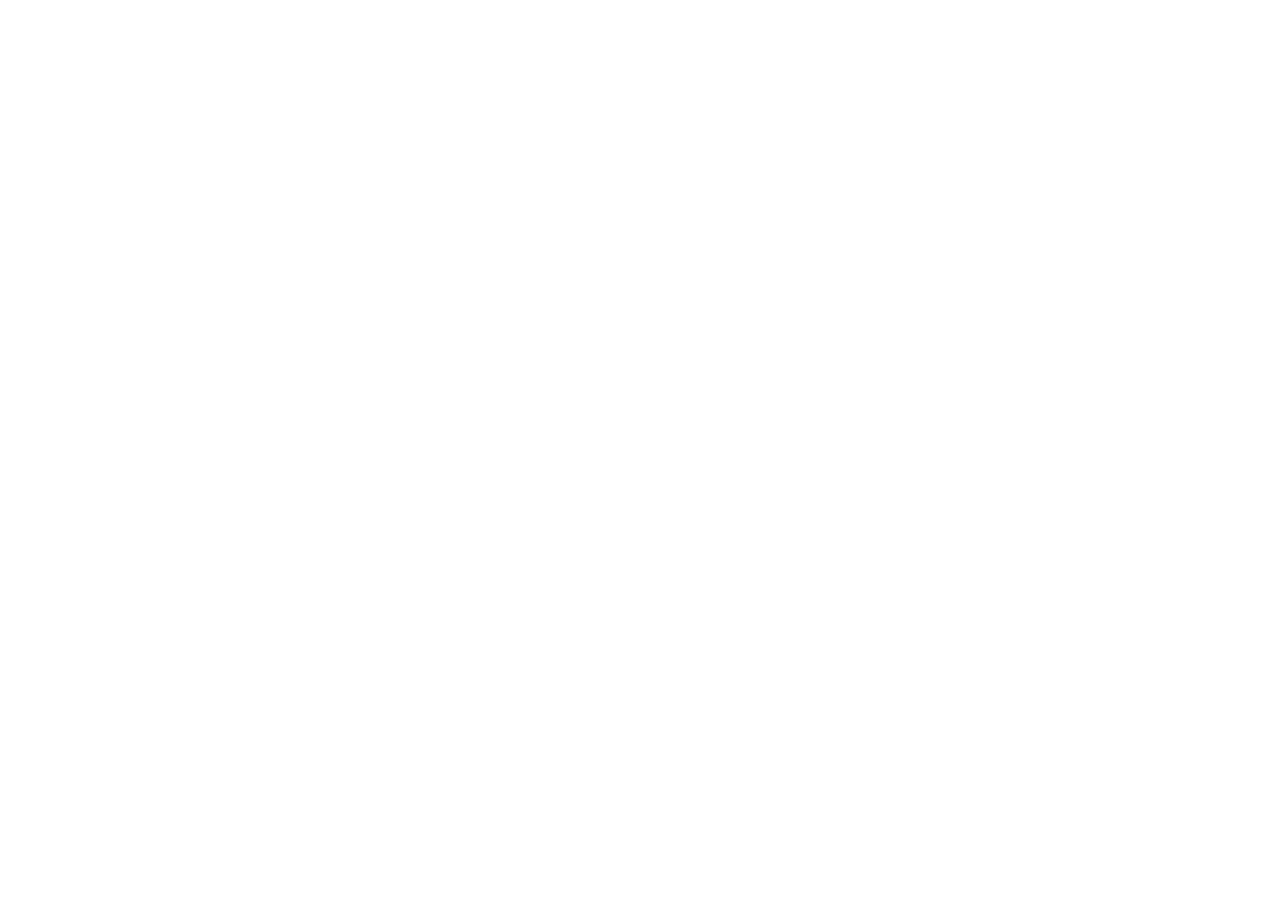
==== index.html @ 53ff22f4 "大事件初始化" ====
<!DOCTYPE html>
<html lang="zh-CN">
<head>
    <meta charset="UTF-8">
    <meta name="viewport" content="width=device-width, initial-scale=1.0">
    <title>Document</title>
</head>
<body>
    
</body>
</html>
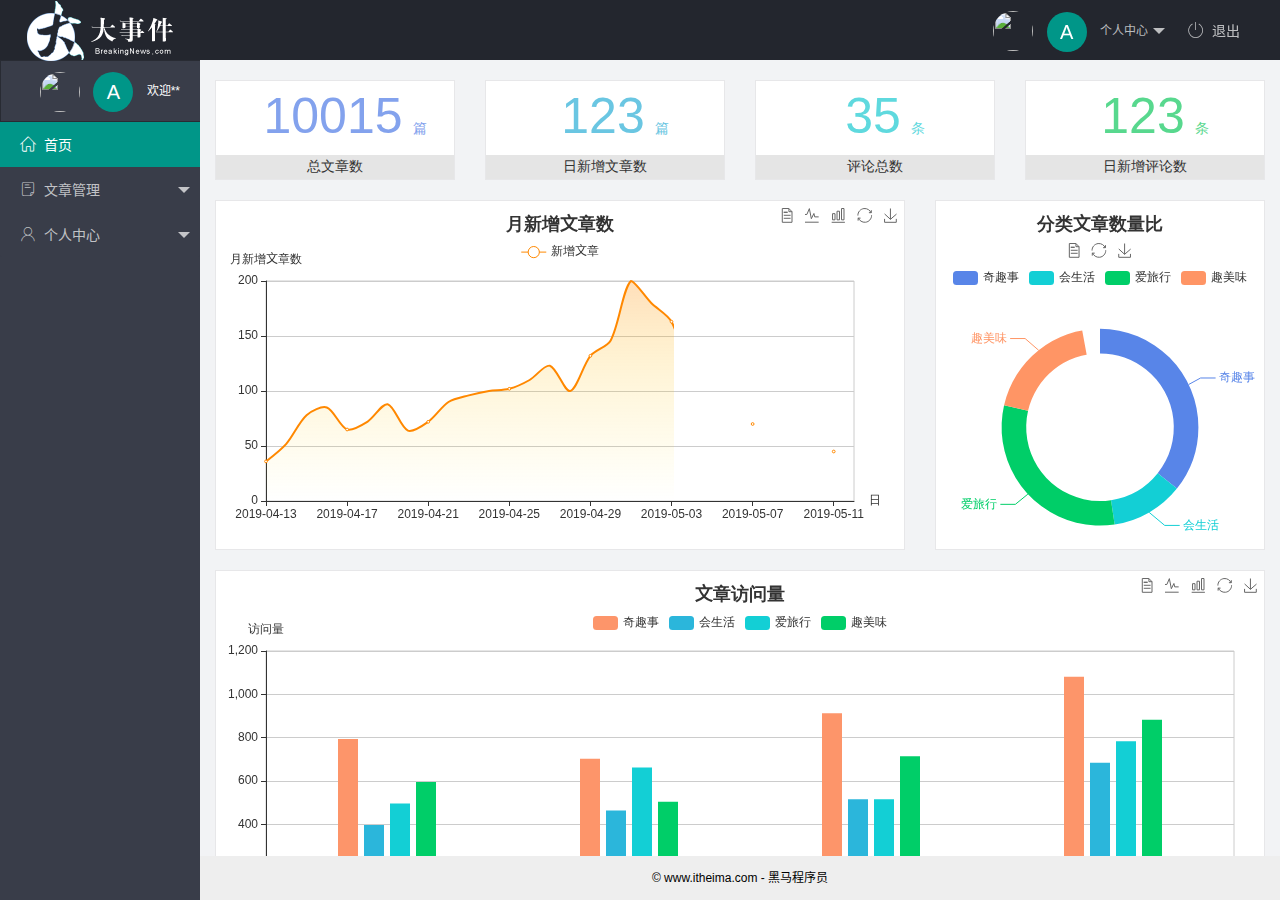
==== commit 32fa6da9: "完成了主页功能的开发" ====
--- a/index.html
+++ b/index.html
@@ -1,11 +1,92 @@
 <!DOCTYPE html>
 <html lang="zh-CN">
+
 <head>
     <meta charset="UTF-8">
     <meta name="viewport" content="width=device-width, initial-scale=1.0">
-    <title>Document</title>
+    <title>后台主页</title>
+    <!-- 导入layui的样式 -->
+    <link rel="stylesheet" href="./assets/lib/layui/css/layui.css">
+    <!-- 导入字体图标样式表 -->
+    <link rel="stylesheet" href="./assets/fonts/iconfont.css">
+    <!-- 导入自己的样式表  -->
+    <link rel="stylesheet" href="./assets/css/index.css">
 </head>
-<body>
-    
+
+<body class="layui-layout-body">
+    <div class="layui-layout layui-layout-admin">
+        <div class="layui-header">
+            <div class="layui-logo">
+                <img src="./assets/images/logo.png" alt="">
+            </div>
+            <!-- 头部区域（可配合layui已有的水平导航） -->
+            <ul class="layui-nav layui-layout-right">
+                <li class="layui-nav-item">
+                    <a href="javascript:;" class="userinfo">
+                        <img src="http://t.cn/RCzsdCq" class="layui-nav-img">
+                        <span class="text-avatar">A</span>
+                        个人中心
+                    </a>
+                    <dl class="layui-nav-child">
+                        <dd><a href="">基本资料</a></dd>
+                        <dd><a href="">更换头像</a></dd>
+                        <dd><a href="">重置密码</a></dd>
+                    </dl>
+                </li>
+                <li class="layui-nav-item"><a href="javascript:;" id="btnLogout"><span class="iconfont icon-tuichu"></span>退出</a></li>
+            </ul>
+        </div>
+
+        <div class="layui-side layui-bg-black">
+            <div class="layui-side-scroll">
+                <div class="userinfo">
+                    <img src="http://t.cn/RCzsdCq" class="layui-nav-img">
+                    <span class="text-avatar">A</span>
+                    <span id="welcome">欢迎**</span>
+                </div>
+                <!-- 左侧导航区域（可配合layui已有的垂直导航） -->
+                <ul class="layui-nav layui-nav-tree" lay-shrink="all">
+                    <li class="layui-nav-item layui-this"><a href="/home/dashboard.html" target="fm"><span
+                                class="iconfont icon-home"></span>首页</a></li>
+                    <li class="layui-nav-item">
+                        <a class="" href="javascript:;"><span class="iconfont icon-16"></span>文章管理</a>
+                        <dl class="layui-nav-child">
+                            <dd><a href="javascript:;"><i class="layui-icon layui-icon-app"></i>文章类别</a></dd>
+                            <dd><a href="javascript:;"><i class="layui-icon layui-icon-app"></i>文章列表</a></dd>
+                            <dd><a href="javascript:;"><i class="layui-icon layui-icon-app"></i>发布文章 </a></dd>
+                        </dl>
+                    </li>
+                    <li class="layui-nav-item">
+                        <a href="javascript:;"><span class="iconfont icon-user"></span>个人中心</a>
+                        <dl class="layui-nav-child">
+                            <dd><a href="javascript:;"><i class="layui-icon layui-icon-app"></i>基本资料</a></dd>
+                            <dd><a href="javascript:;"><i class="layui-icon layui-icon-app"></i>更换头像</a></dd>
+                            <dd><a href="javascript:;"><i class="layui-icon layui-icon-app"></i>重置密码</a></dd>
+                        </dl>
+                    </li>
+
+                </ul>
+            </div>
+        </div>
+
+        <div class="layui-body">
+            <!-- 内容主体区域 -->
+            <iframe name="fm" src="/home/dashboard.html" frameborder="0"></iframe>
+        </div>
+
+        <div class="layui-footer">
+            <!-- 底部固定区域 -->
+            © www.itheima.com - 黑马程序员
+        </div>
+    </div>
+    <!-- 导入layui的js文件 -->
+    <script src="./assets/lib/layui/layui.all.js"></script>
+    <!-- 导入jQuery -->
+    <script src="./assets/lib/jquery.js"></script>
+    <!-- 导入 自己封装的baseAPI文件 -->
+    <script src="./assets/js/baseAPI.js"></script>
+    <!-- 导入自己的js样式 -->
+    <script src="./assets/js/index.js"></script>
 </body>
+
 </html>--- a/assets/lib/layui/css/layui.css
+++ b/assets/lib/layui/css/layui.css
@@ -0,0 +1,2 @@
+/** layui-v2.5.5 MIT License By https://www.layui.com */
+ .layui-inline,img{display:inline-block;vertical-align:middle}h1,h2,h3,h4,h5,h6{font-weight:400}.layui-edge,.layui-header,.layui-inline,.layui-main{position:relative}.layui-body,.layui-edge,.layui-elip{overflow:hidden}.layui-btn,.layui-edge,.layui-inline,img{vertical-align:middle}.layui-btn,.layui-disabled,.layui-icon,.layui-unselect{-moz-user-select:none;-webkit-user-select:none;-ms-user-select:none}.layui-elip,.layui-form-checkbox span,.layui-form-pane .layui-form-label{text-overflow:ellipsis;white-space:nowrap}.layui-breadcrumb,.layui-tree-btnGroup{visibility:hidden}blockquote,body,button,dd,div,dl,dt,form,h1,h2,h3,h4,h5,h6,input,li,ol,p,pre,td,textarea,th,ul{margin:0;padding:0;-webkit-tap-highlight-color:rgba(0,0,0,0)}a:active,a:hover{outline:0}img{border:none}li{list-style:none}table{border-collapse:collapse;border-spacing:0}h4,h5,h6{font-size:100%}button,input,optgroup,option,select,textarea{font-family:inherit;font-size:inherit;font-style:inherit;font-weight:inherit;outline:0}pre{white-space:pre-wrap;white-space:-moz-pre-wrap;white-space:-pre-wrap;white-space:-o-pre-wrap;word-wrap:break-word}body{line-height:24px;font:14px Helvetica Neue,Helvetica,PingFang SC,Tahoma,Arial,sans-serif}hr{height:1px;margin:10px 0;border:0;clear:both}a{color:#333;text-decoration:none}a:hover{color:#777}a cite{font-style:normal;*cursor:pointer}.layui-border-box,.layui-border-box *{box-sizing:border-box}.layui-box,.layui-box *{box-sizing:content-box}.layui-clear{clear:both;*zoom:1}.layui-clear:after{content:'\20';clear:both;*zoom:1;display:block;height:0}.layui-inline{*display:inline;*zoom:1}.layui-edge{display:inline-block;width:0;height:0;border-width:6px;border-style:dashed;border-color:transparent}.layui-edge-top{top:-4px;border-bottom-color:#999;border-bottom-style:solid}.layui-edge-right{border-left-color:#999;border-left-style:solid}.layui-edge-bottom{top:2px;border-top-color:#999;border-top-style:solid}.layui-edge-left{border-right-color:#999;border-right-style:solid}.layui-disabled,.layui-disabled:hover{color:#d2d2d2!important;cursor:not-allowed!important}.layui-circle{border-radius:100%}.layui-show{display:block!important}.layui-hide{display:none!important}@font-face{font-family:layui-icon;src:url(../font/iconfont.eot?v=250);src:url(../font/iconfont.eot?v=250#iefix) format('embedded-opentype'),url(../font/iconfont.woff2?v=250) format('woff2'),url(../font/iconfont.woff?v=250) format('woff'),url(../font/iconfont.ttf?v=250) format('truetype'),url(../font/iconfont.svg?v=250#layui-icon) format('svg')}.layui-icon{font-family:layui-icon!important;font-size:16px;font-style:normal;-webkit-font-smoothing:antialiased;-moz-osx-font-smoothing:grayscale}.layui-icon-reply-fill:before{content:"\e611"}.layui-icon-set-fill:before{content:"\e614"}.layui-icon-menu-fill:before{content:"\e60f"}.layui-icon-search:before{content:"\e615"}.layui-icon-share:before{content:"\e641"}.layui-icon-set-sm:before{content:"\e620"}.layui-icon-engine:before{content:"\e628"}.layui-icon-close:before{content:"\1006"}.layui-icon-close-fill:before{content:"\1007"}.layui-icon-chart-screen:before{content:"\e629"}.layui-icon-star:before{content:"\e600"}.layui-icon-circle-dot:before{content:"\e617"}.layui-icon-chat:before{content:"\e606"}.layui-icon-release:before{content:"\e609"}.layui-icon-list:before{content:"\e60a"}.layui-icon-chart:before{content:"\e62c"}.layui-icon-ok-circle:before{content:"\1005"}.layui-icon-layim-theme:before{content:"\e61b"}.layui-icon-table:before{content:"\e62d"}.layui-icon-right:before{content:"\e602"}.layui-icon-left:before{content:"\e603"}.layui-icon-cart-simple:before{content:"\e698"}.layui-icon-face-cry:before{content:"\e69c"}.layui-icon-face-smile:before{content:"\e6af"}.layui-icon-survey:before{content:"\e6b2"}.layui-icon-tree:before{content:"\e62e"}.layui-icon-upload-circle:before{content:"\e62f"}.layui-icon-add-circle:before{content:"\e61f"}.layui-icon-download-circle:before{content:"\e601"}.layui-icon-templeate-1:before{content:"\e630"}.layui-icon-util:before{content:"\e631"}.layui-icon-face-surprised:before{content:"\e664"}.layui-icon-edit:before{content:"\e642"}.layui-icon-speaker:before{content:"\e645"}.layui-icon-down:before{content:"\e61a"}.layui-icon-file:before{content:"\e621"}.layui-icon-layouts:before{content:"\e632"}.layui-icon-rate-half:before{content:"\e6c9"}.layui-icon-add-circle-fine:before{content:"\e608"}.layui-icon-prev-circle:before{content:"\e633"}.layui-icon-read:before{content:"\e705"}.layui-icon-404:before{content:"\e61c"}.layui-icon-carousel:before{content:"\e634"}.layui-icon-help:before{content:"\e607"}.layui-icon-code-circle:before{content:"\e635"}.layui-icon-water:before{content:"\e636"}.layui-icon-username:before{content:"\e66f"}.layui-icon-find-fill:before{content:"\e670"}.layui-icon-about:before{content:"\e60b"}.layui-icon-location:before{content:"\e715"}.layui-icon-up:before{content:"\e619"}.layui-icon-pause:before{content:"\e651"}.layui-icon-date:before{content:"\e637"}.layui-icon-layim-uploadfile:before{content:"\e61d"}.layui-icon-delete:before{content:"\e640"}.layui-icon-play:before{content:"\e652"}.layui-icon-top:before{content:"\e604"}.layui-icon-friends:before{content:"\e612"}.layui-icon-refresh-3:before{content:"\e9aa"}.layui-icon-ok:before{content:"\e605"}.layui-icon-layer:before{content:"\e638"}.layui-icon-face-smile-fine:before{content:"\e60c"}.layui-icon-dollar:before{content:"\e659"}.layui-icon-group:before{content:"\e613"}.layui-icon-layim-download:before{content:"\e61e"}.layui-icon-picture-fine:before{content:"\e60d"}.layui-icon-link:before{content:"\e64c"}.layui-icon-diamond:before{content:"\e735"}.layui-icon-log:before{content:"\e60e"}.layui-icon-rate-solid:before{content:"\e67a"}.layui-icon-fonts-del:before{content:"\e64f"}.layui-icon-unlink:before{content:"\e64d"}.layui-icon-fonts-clear:before{content:"\e639"}.layui-icon-triangle-r:before{content:"\e623"}.layui-icon-circle:before{content:"\e63f"}.layui-icon-radio:before{content:"\e643"}.layui-icon-align-center:before{content:"\e647"}.layui-icon-align-right:before{content:"\e648"}.layui-icon-align-left:before{content:"\e649"}.layui-icon-loading-1:before{content:"\e63e"}.layui-icon-return:before{content:"\e65c"}.layui-icon-fonts-strong:before{content:"\e62b"}.layui-icon-upload:before{content:"\e67c"}.layui-icon-dialogue:before{content:"\e63a"}.layui-icon-video:before{content:"\e6ed"}.layui-icon-headset:before{content:"\e6fc"}.layui-icon-cellphone-fine:before{content:"\e63b"}.layui-icon-add-1:before{content:"\e654"}.layui-icon-face-smile-b:before{content:"\e650"}.layui-icon-fonts-html:before{content:"\e64b"}.layui-icon-form:before{content:"\e63c"}.layui-icon-cart:before{content:"\e657"}.layui-icon-camera-fill:before{content:"\e65d"}.layui-icon-tabs:before{content:"\e62a"}.layui-icon-fonts-code:before{content:"\e64e"}.layui-icon-fire:before{content:"\e756"}.layui-icon-set:before{content:"\e716"}.layui-icon-fonts-u:before{content:"\e646"}.layui-icon-triangle-d:before{content:"\e625"}.layui-icon-tips:before{content:"\e702"}.layui-icon-picture:before{content:"\e64a"}.layui-icon-more-vertical:before{content:"\e671"}.layui-icon-flag:before{content:"\e66c"}.layui-icon-loading:before{content:"\e63d"}.layui-icon-fonts-i:before{content:"\e644"}.layui-icon-refresh-1:before{content:"\e666"}.layui-icon-rmb:before{content:"\e65e"}.layui-icon-home:before{content:"\e68e"}.layui-icon-user:before{content:"\e770"}.layui-icon-notice:before{content:"\e667"}.layui-icon-login-weibo:before{content:"\e675"}.layui-icon-voice:before{content:"\e688"}.layui-icon-upload-drag:before{content:"\e681"}.layui-icon-login-qq:before{content:"\e676"}.layui-icon-snowflake:before{content:"\e6b1"}.layui-icon-file-b:before{content:"\e655"}.layui-icon-template:before{content:"\e663"}.layui-icon-auz:before{content:"\e672"}.layui-icon-console:before{content:"\e665"}.layui-icon-app:before{content:"\e653"}.layui-icon-prev:before{content:"\e65a"}.layui-icon-website:before{content:"\e7ae"}.layui-icon-next:before{content:"\e65b"}.layui-icon-component:before{content:"\e857"}.layui-icon-more:before{content:"\e65f"}.layui-icon-login-wechat:before{content:"\e677"}.layui-icon-shrink-right:before{content:"\e668"}.layui-icon-spread-left:before{content:"\e66b"}.layui-icon-camera:before{content:"\e660"}.layui-icon-note:before{content:"\e66e"}.layui-icon-refresh:before{content:"\e669"}.layui-icon-female:before{content:"\e661"}.layui-icon-male:before{content:"\e662"}.layui-icon-password:before{content:"\e673"}.layui-icon-senior:before{content:"\e674"}.layui-icon-theme:before{content:"\e66a"}.layui-icon-tread:before{content:"\e6c5"}.layui-icon-praise:before{content:"\e6c6"}.layui-icon-star-fill:before{content:"\e658"}.layui-icon-rate:before{content:"\e67b"}.layui-icon-template-1:before{content:"\e656"}.layui-icon-vercode:before{content:"\e679"}.layui-icon-cellphone:before{content:"\e678"}.layui-icon-screen-full:before{content:"\e622"}.layui-icon-screen-restore:before{content:"\e758"}.layui-icon-cols:before{content:"\e610"}.layui-icon-export:before{content:"\e67d"}.layui-icon-print:before{content:"\e66d"}.layui-icon-slider:before{content:"\e714"}.layui-icon-addition:before{content:"\e624"}.layui-icon-subtraction:before{content:"\e67e"}.layui-icon-service:before{content:"\e626"}.layui-icon-transfer:before{content:"\e691"}.layui-main{width:1140px;margin:0 auto}.layui-header{z-index:1000;height:60px}.layui-header a:hover{transition:all .5s;-webkit-transition:all .5s}.layui-side{position:fixed;left:0;top:0;bottom:0;z-index:999;width:200px;overflow-x:hidden}.layui-side-scroll{position:relative;width:220px;height:100%;overflow-x:hidden}.layui-body{position:absolute;left:200px;right:0;top:0;bottom:0;z-index:998;width:auto;overflow-y:auto;box-sizing:border-box}.layui-layout-body{overflow:hidden}.layui-layout-admin .layui-header{background-color:#23262E}.layui-layout-admin .layui-side{top:60px;width:200px;overflow-x:hidden}.layui-layout-admin .layui-body{position:fixed;top:60px;bottom:44px}.layui-layout-admin .layui-main{width:auto;margin:0 15px}.layui-layout-admin .layui-footer{position:fixed;left:200px;right:0;bottom:0;height:44px;line-height:44px;padding:0 15px;background-color:#eee}.layui-layout-admin .layui-logo{position:absolute;left:0;top:0;width:200px;height:100%;line-height:60px;text-align:center;color:#009688;font-size:16px}.layui-layout-admin .layui-header .layui-nav{background:0 0}.layui-layout-left{position:absolute!important;left:200px;top:0}.layui-layout-right{position:absolute!important;right:0;top:0}.layui-container{position:relative;margin:0 auto;padding:0 15px;box-sizing:border-box}.layui-fluid{position:relative;margin:0 auto;padding:0 15px}.layui-row:after,.layui-row:before{content:'';display:block;clear:both}.layui-col-lg1,.layui-col-lg10,.layui-col-lg11,.layui-col-lg12,.layui-col-lg2,.layui-col-lg3,.layui-col-lg4,.layui-col-lg5,.layui-col-lg6,.layui-col-lg7,.layui-col-lg8,.layui-col-lg9,.layui-col-md1,.layui-col-md10,.layui-col-md11,.layui-col-md12,.layui-col-md2,.layui-col-md3,.layui-col-md4,.layui-col-md5,.layui-col-md6,.layui-col-md7,.layui-col-md8,.layui-col-md9,.layui-col-sm1,.layui-col-sm10,.layui-col-sm11,.layui-col-sm12,.layui-col-sm2,.layui-col-sm3,.layui-col-sm4,.layui-col-sm5,.layui-col-sm6,.layui-col-sm7,.layui-col-sm8,.layui-col-sm9,.layui-col-xs1,.layui-col-xs10,.layui-col-xs11,.layui-col-xs12,.layui-col-xs2,.layui-col-xs3,.layui-col-xs4,.layui-col-xs5,.layui-col-xs6,.layui-col-xs7,.layui-col-xs8,.layui-col-xs9{position:relative;display:block;box-sizing:border-box}.layui-col-xs1,.layui-col-xs10,.layui-col-xs11,.layui-col-xs12,.layui-col-xs2,.layui-col-xs3,.layui-col-xs4,.layui-col-xs5,.layui-col-xs6,.layui-col-xs7,.layui-col-xs8,.layui-col-xs9{float:left}.layui-col-xs1{width:8.33333333%}.layui-col-xs2{width:16.66666667%}.layui-col-xs3{width:25%}.layui-col-xs4{width:33.33333333%}.layui-col-xs5{width:41.66666667%}.layui-col-xs6{width:50%}.layui-col-xs7{width:58.33333333%}.layui-col-xs8{width:66.66666667%}.layui-col-xs9{width:75%}.layui-col-xs10{width:83.33333333%}.layui-col-xs11{width:91.66666667%}.layui-col-xs12{width:100%}.layui-col-xs-offset1{margin-left:8.33333333%}.layui-col-xs-offset2{margin-left:16.66666667%}.layui-col-xs-offset3{margin-left:25%}.layui-col-xs-offset4{margin-left:33.33333333%}.layui-col-xs-offset5{margin-left:41.66666667%}.layui-col-xs-offset6{margin-left:50%}.layui-col-xs-offset7{margin-left:58.33333333%}.layui-col-xs-offset8{margin-left:66.66666667%}.layui-col-xs-offset9{margin-left:75%}.layui-col-xs-offset10{margin-left:83.33333333%}.layui-col-xs-offset11{margin-left:91.66666667%}.layui-col-xs-offset12{margin-left:100%}@media screen and (max-width:768px){.layui-hide-xs{display:none!important}.layui-show-xs-block{display:block!important}.layui-show-xs-inline{display:inline!important}.layui-show-xs-inline-block{display:inline-block!important}}@media screen and (min-width:768px){.layui-container{width:750px}.layui-hide-sm{display:none!important}.layui-show-sm-block{display:block!important}.layui-show-sm-inline{display:inline!important}.layui-show-sm-inline-block{display:inline-block!important}.layui-col-sm1,.layui-col-sm10,.layui-col-sm11,.layui-col-sm12,.layui-col-sm2,.layui-col-sm3,.layui-col-sm4,.layui-col-sm5,.layui-col-sm6,.layui-col-sm7,.layui-col-sm8,.layui-col-sm9{float:left}.layui-col-sm1{width:8.33333333%}.layui-col-sm2{width:16.66666667%}.layui-col-sm3{width:25%}.layui-col-sm4{width:33.33333333%}.layui-col-sm5{width:41.66666667%}.layui-col-sm6{width:50%}.layui-col-sm7{width:58.33333333%}.layui-col-sm8{width:66.66666667%}.layui-col-sm9{width:75%}.layui-col-sm10{width:83.33333333%}.layui-col-sm11{width:91.66666667%}.layui-col-sm12{width:100%}.layui-col-sm-offset1{margin-left:8.33333333%}.layui-col-sm-offset2{margin-left:16.66666667%}.layui-col-sm-offset3{margin-left:25%}.layui-col-sm-offset4{margin-left:33.33333333%}.layui-col-sm-offset5{margin-left:41.66666667%}.layui-col-sm-offset6{margin-left:50%}.layui-col-sm-offset7{margin-left:58.33333333%}.layui-col-sm-offset8{margin-left:66.66666667%}.layui-col-sm-offset9{margin-left:75%}.layui-col-sm-offset10{margin-left:83.33333333%}.layui-col-sm-offset11{margin-left:91.66666667%}.layui-col-sm-offset12{margin-left:100%}}@media screen and (min-width:992px){.layui-container{width:970px}.layui-hide-md{display:none!important}.layui-show-md-block{display:block!important}.layui-show-md-inline{display:inline!important}.layui-show-md-inline-block{display:inline-block!important}.layui-col-md1,.layui-col-md10,.layui-col-md11,.layui-col-md12,.layui-col-md2,.layui-col-md3,.layui-col-md4,.layui-col-md5,.layui-col-md6,.layui-col-md7,.layui-col-md8,.layui-col-md9{float:left}.layui-col-md1{width:8.33333333%}.layui-col-md2{width:16.66666667%}.layui-col-md3{width:25%}.layui-col-md4{width:33.33333333%}.layui-col-md5{width:41.66666667%}.layui-col-md6{width:50%}.layui-col-md7{width:58.33333333%}.layui-col-md8{width:66.66666667%}.layui-col-md9{width:75%}.layui-col-md10{width:83.33333333%}.layui-col-md11{width:91.66666667%}.layui-col-md12{width:100%}.layui-col-md-offset1{margin-left:8.33333333%}.layui-col-md-offset2{margin-left:16.66666667%}.layui-col-md-offset3{margin-left:25%}.layui-col-md-offset4{margin-left:33.33333333%}.layui-col-md-offset5{margin-left:41.66666667%}.layui-col-md-offset6{margin-left:50%}.layui-col-md-offset7{margin-left:58.33333333%}.layui-col-md-offset8{margin-left:66.66666667%}.layui-col-md-offset9{margin-left:75%}.layui-col-md-offset10{margin-left:83.33333333%}.layui-col-md-offset11{margin-left:91.66666667%}.layui-col-md-offset12{margin-left:100%}}@media screen and (min-width:1200px){.layui-container{width:1170px}.layui-hide-lg{display:none!important}.layui-show-lg-block{display:block!important}.layui-show-lg-inline{display:inline!important}.layui-show-lg-inline-block{display:inline-block!important}.layui-col-lg1,.layui-col-lg10,.layui-col-lg11,.layui-col-lg12,.layui-col-lg2,.layui-col-lg3,.layui-col-lg4,.layui-col-lg5,.layui-col-lg6,.layui-col-lg7,.layui-col-lg8,.layui-col-lg9{float:left}.layui-col-lg1{width:8.33333333%}.layui-col-lg2{width:16.66666667%}.layui-col-lg3{width:25%}.layui-col-lg4{width:33.33333333%}.layui-col-lg5{width:41.66666667%}.layui-col-lg6{width:50%}.layui-col-lg7{width:58.33333333%}.layui-col-lg8{width:66.66666667%}.layui-col-lg9{width:75%}.layui-col-lg10{width:83.33333333%}.layui-col-lg11{width:91.66666667%}.layui-col-lg12{width:100%}.layui-col-lg-offset1{margin-left:8.33333333%}.layui-col-lg-offset2{margin-left:16.66666667%}.layui-col-lg-offset3{margin-left:25%}.layui-col-lg-offset4{margin-left:33.33333333%}.layui-col-lg-offset5{margin-left:41.66666667%}.layui-col-lg-offset6{margin-left:50%}.layui-col-lg-offset7{margin-left:58.33333333%}.layui-col-lg-offset8{margin-left:66.66666667%}.layui-col-lg-offset9{margin-left:75%}.layui-col-lg-offset10{margin-left:83.33333333%}.layui-col-lg-offset11{margin-left:91.66666667%}.layui-col-lg-offset12{margin-left:100%}}.layui-col-space1{margin:-.5px}.layui-col-space1>*{padding:.5px}.layui-col-space3{margin:-1.5px}.layui-col-space3>*{padding:1.5px}.layui-col-space5{margin:-2.5px}.layui-col-space5>*{padding:2.5px}.layui-col-space8{margin:-3.5px}.layui-col-space8>*{padding:3.5px}.layui-col-space10{margin:-5px}.layui-col-space10>*{padding:5px}.layui-col-space12{margin:-6px}.layui-col-space12>*{padding:6px}.layui-col-space15{margin:-7.5px}.layui-col-space15>*{padding:7.5px}.layui-col-space18{margin:-9px}.layui-col-space18>*{padding:9px}.layui-col-space20{margin:-10px}.layui-col-space20>*{padding:10px}.layui-col-space22{margin:-11px}.layui-col-space22>*{padding:11px}.layui-col-space25{margin:-12.5px}.layui-col-space25>*{padding:12.5px}.layui-col-space30{margin:-15px}.layui-col-space30>*{padding:15px}.layui-btn,.layui-input,.layui-select,.layui-textarea,.layui-upload-button{outline:0;-webkit-appearance:none;transition:all .3s;-webkit-transition:all .3s;box-sizing:border-box}.layui-elem-quote{margin-bottom:10px;padding:15px;line-height:22px;border-left:5px solid #009688;border-radius:0 2px 2px 0;background-color:#f2f2f2}.layui-quote-nm{border-style:solid;border-width:1px 1px 1px 5px;background:0 0}.layui-elem-field{margin-bottom:10px;padding:0;border-width:1px;border-style:solid}.layui-elem-field legend{margin-left:20px;padding:0 10px;font-size:20px;font-weight:300}.layui-field-title{margin:10px 0 20px;border-width:1px 0 0}.layui-field-box{padding:10px 15px}.layui-field-title .layui-field-box{padding:10px 0}.layui-progress{position:relative;height:6px;border-radius:20px;background-color:#e2e2e2}.layui-progress-bar{position:absolute;left:0;top:0;width:0;max-width:100%;height:6px;border-radius:20px;text-align:right;background-color:#5FB878;transition:all .3s;-webkit-transition:all .3s}.layui-progress-big,.layui-progress-big .layui-progress-bar{height:18px;line-height:18px}.layui-progress-text{position:relative;top:-20px;line-height:18px;font-size:12px;color:#666}.layui-progress-big .layui-progress-text{position:static;padding:0 10px;color:#fff}.layui-collapse{border-width:1px;border-style:solid;border-radius:2px}.layui-colla-content,.layui-colla-item{border-top-width:1px;border-top-style:solid}.layui-colla-item:first-child{border-top:none}.layui-colla-title{position:relative;height:42px;line-height:42px;padding:0 15px 0 35px;color:#333;background-color:#f2f2f2;cursor:pointer;font-size:14px;overflow:hidden}.layui-colla-content{display:none;padding:10px 15px;line-height:22px;color:#666}.layui-colla-icon{position:absolute;left:15px;top:0;font-size:14px}.layui-card{margin-bottom:15px;border-radius:2px;background-color:#fff;box-shadow:0 1px 2px 0 rgba(0,0,0,.05)}.layui-card:last-child{margin-bottom:0}.layui-card-header{position:relative;height:42px;line-height:42px;padding:0 15px;border-bottom:1px solid #f6f6f6;color:#333;border-radius:2px 2px 0 0;font-size:14px}.layui-bg-black,.layui-bg-blue,.layui-bg-cyan,.layui-bg-green,.layui-bg-orange,.layui-bg-red{color:#fff!important}.layui-card-body{position:relative;padding:10px 15px;line-height:24px}.layui-card-body[pad15]{padding:15px}.layui-card-body[pad20]{padding:20px}.layui-card-body .layui-table{margin:5px 0}.layui-card .layui-tab{margin:0}.layui-panel-window{position:relative;padding:15px;border-radius:0;border-top:5px solid #E6E6E6;background-color:#fff}.layui-auxiliar-moving{position:fixed;left:0;right:0;top:0;bottom:0;width:100%;height:100%;background:0 0;z-index:9999999999}.layui-form-label,.layui-form-mid,.layui-form-select,.layui-input-block,.layui-input-inline,.layui-textarea{position:relative}.layui-bg-red{background-color:#FF5722!important}.layui-bg-orange{background-color:#FFB800!important}.layui-bg-green{background-color:#009688!important}.layui-bg-cyan{background-color:#2F4056!important}.layui-bg-blue{background-color:#1E9FFF!important}.layui-bg-black{background-color:#393D49!important}.layui-bg-gray{background-color:#eee!important;color:#666!important}.layui-badge-rim,.layui-colla-content,.layui-colla-item,.layui-collapse,.layui-elem-field,.layui-form-pane .layui-form-item[pane],.layui-form-pane .layui-form-label,.layui-input,.layui-layedit,.layui-layedit-tool,.layui-quote-nm,.layui-select,.layui-tab-bar,.layui-tab-card,.layui-tab-title,.layui-tab-title .layui-this:after,.layui-textarea{border-color:#e6e6e6}.layui-timeline-item:before,hr{background-color:#e6e6e6}.layui-text{line-height:22px;font-size:14px;color:#666}.layui-text h1,.layui-text h2,.layui-text h3{font-weight:500;color:#333}.layui-text h1{font-size:30px}.layui-text h2{font-size:24px}.layui-text h3{font-size:18px}.layui-text a:not(.layui-btn){color:#01AAED}.layui-text a:not(.layui-btn):hover{text-decoration:underline}.layui-text ul{padding:5px 0 5px 15px}.layui-text ul li{margin-top:5px;list-style-type:disc}.layui-text em,.layui-word-aux{color:#999!important;padding:0 5px!important}.layui-btn{display:inline-block;height:38px;line-height:38px;padding:0 18px;background-color:#009688;color:#fff;white-space:nowrap;text-align:center;font-size:14px;border:none;border-radius:2px;cursor:pointer}.layui-btn:hover{opacity:.8;filter:alpha(opacity=80);color:#fff}.layui-btn:active{opacity:1;filter:alpha(opacity=100)}.layui-btn+.layui-btn{margin-left:10px}.layui-btn-container{font-size:0}.layui-btn-container .layui-btn{margin-right:10px;margin-bottom:10px}.layui-btn-container .layui-btn+.layui-btn{margin-left:0}.layui-table .layui-btn-container .layui-btn{margin-bottom:9px}.layui-btn-radius{border-radius:100px}.layui-btn .layui-icon{margin-right:3px;font-size:18px;vertical-align:bottom;vertical-align:middle\9}.layui-btn-primary{border:1px solid #C9C9C9;background-color:#fff;color:#555}.layui-btn-primary:hover{border-color:#009688;color:#333}.layui-btn-normal{background-color:#1E9FFF}.layui-btn-warm{background-color:#FFB800}.layui-btn-danger{background-color:#FF5722}.layui-btn-checked{background-color:#5FB878}.layui-btn-disabled,.layui-btn-disabled:active,.layui-btn-disabled:hover{border:1px solid #e6e6e6;background-color:#FBFBFB;color:#C9C9C9;cursor:not-allowed;opacity:1}.layui-btn-lg{height:44px;line-height:44px;padding:0 25px;font-size:16px}.layui-btn-sm{height:30px;line-height:30px;padding:0 10px;font-size:12px}.layui-btn-sm i{font-size:16px!important}.layui-btn-xs{height:22px;line-height:22px;padding:0 5px;font-size:12px}.layui-btn-xs i{font-size:14px!important}.layui-btn-group{display:inline-block;vertical-align:middle;font-size:0}.layui-btn-group .layui-btn{margin-left:0!important;margin-right:0!important;border-left:1px solid rgba(255,255,255,.5);border-radius:0}.layui-btn-group .layui-btn-primary{border-left:none}.layui-btn-group .layui-btn-primary:hover{border-color:#C9C9C9;color:#009688}.layui-btn-group .layui-btn:first-child{border-left:none;border-radius:2px 0 0 2px}.layui-btn-group .layui-btn-primary:first-child{border-left:1px solid #c9c9c9}.layui-btn-group .layui-btn:last-child{border-radius:0 2px 2px 0}.layui-btn-group .layui-btn+.layui-btn{margin-left:0}.layui-btn-group+.layui-btn-group{margin-left:10px}.layui-btn-fluid{width:100%}.layui-input,.layui-select,.layui-textarea{height:38px;line-height:1.3;line-height:38px\9;border-width:1px;border-style:solid;background-color:#fff;border-radius:2px}.layui-input::-webkit-input-placeholder,.layui-select::-webkit-input-placeholder,.layui-textarea::-webkit-input-placeholder{line-height:1.3}.layui-input,.layui-textarea{display:block;width:100%;padding-left:10px}.layui-input:hover,.layui-textarea:hover{border-color:#D2D2D2!important}.layui-input:focus,.layui-textarea:focus{border-color:#C9C9C9!important}.layui-textarea{min-height:100px;height:auto;line-height:20px;padding:6px 10px;resize:vertical}.layui-select{padding:0 10px}.layui-form input[type=checkbox],.layui-form input[type=radio],.layui-form select{display:none}.layui-form [lay-ignore]{display:initial}.layui-form-item{margin-bottom:15px;clear:both;*zoom:1}.layui-form-item:after{content:'\20';clear:both;*zoom:1;display:block;height:0}.layui-form-label{float:left;display:block;padding:9px 15px;width:80px;font-weight:400;line-height:20px;text-align:right}.layui-form-label-col{display:block;float:none;padding:9px 0;line-height:20px;text-align:left}.layui-form-item .layui-inline{margin-bottom:5px;margin-right:10px}.layui-input-block{margin-left:110px;min-height:36px}.layui-input-inline{display:inline-block;vertical-align:middle}.layui-form-item .layui-input-inline{float:left;width:190px;margin-right:10px}.layui-form-text .layui-input-inline{width:auto}.layui-form-mid{float:left;display:block;padding:9px 0!important;line-height:20px;margin-right:10px}.layui-form-danger+.layui-form-select .layui-input,.layui-form-danger:focus{border-color:#FF5722!important}.layui-form-select .layui-input{padding-right:30px;cursor:pointer}.layui-form-select .layui-edge{position:absolute;right:10px;top:50%;margin-top:-3px;cursor:pointer;border-width:6px;border-top-color:#c2c2c2;border-top-style:solid;transition:all .3s;-webkit-transition:all .3s}.layui-form-select dl{display:none;position:absolute;left:0;top:42px;padding:5px 0;z-index:899;min-width:100%;border:1px solid #d2d2d2;max-height:300px;overflow-y:auto;background-color:#fff;border-radius:2px;box-shadow:0 2px 4px rgba(0,0,0,.12);box-sizing:border-box}.layui-form-select dl dd,.layui-form-select dl dt{padding:0 10px;line-height:36px;white-space:nowrap;overflow:hidden;text-overflow:ellipsis}.layui-form-select dl dt{font-size:12px;color:#999}.layui-form-select dl dd{cursor:pointer}.layui-form-select dl dd:hover{background-color:#f2f2f2;-webkit-transition:.5s all;transition:.5s all}.layui-form-select .layui-select-group dd{padding-left:20px}.layui-form-select dl dd.layui-select-tips{padding-left:10px!important;color:#999}.layui-form-select dl dd.layui-this{background-color:#5FB878;color:#fff}.layui-form-checkbox,.layui-form-select dl dd.layui-disabled{background-color:#fff}.layui-form-selected dl{display:block}.layui-form-checkbox,.layui-form-checkbox *,.layui-form-switch{display:inline-block;vertical-align:middle}.layui-form-selected .layui-edge{margin-top:-9px;-webkit-transform:rotate(180deg);transform:rotate(180deg);margin-top:-3px\9}:root .layui-form-selected .layui-edge{margin-top:-9px\0/IE9}.layui-form-selectup dl{top:auto;bottom:42px}.layui-select-none{margin:5px 0;text-align:center;color:#999}.layui-select-disabled .layui-disabled{border-color:#eee!important}.layui-select-disabled .layui-edge{border-top-color:#d2d2d2}.layui-form-checkbox{position:relative;height:30px;line-height:30px;margin-right:10px;padding-right:30px;cursor:pointer;font-size:0;-webkit-transition:.1s linear;transition:.1s linear;box-sizing:border-box}.layui-form-checkbox span{padding:0 10px;height:100%;font-size:14px;border-radius:2px 0 0 2px;background-color:#d2d2d2;color:#fff;overflow:hidden}.layui-form-checkbox:hover span{background-color:#c2c2c2}.layui-form-checkbox i{position:absolute;right:0;top:0;width:30px;height:28px;border:1px solid #d2d2d2;border-left:none;border-radius:0 2px 2px 0;color:#fff;font-size:20px;text-align:center}.layui-form-checkbox:hover i{border-color:#c2c2c2;color:#c2c2c2}.layui-form-checked,.layui-form-checked:hover{border-color:#5FB878}.layui-form-checked span,.layui-form-checked:hover span{background-color:#5FB878}.layui-form-checked i,.layui-form-checked:hover i{color:#5FB878}.layui-form-item .layui-form-checkbox{margin-top:4px}.layui-form-checkbox[lay-skin=primary]{height:auto!important;line-height:normal!important;min-width:18px;min-height:18px;border:none!important;margin-right:0;padding-left:28px;padding-right:0;background:0 0}.layui-form-checkbox[lay-skin=primary] span{padding-left:0;padding-right:15px;line-height:18px;background:0 0;color:#666}.layui-form-checkbox[lay-skin=primary] i{right:auto;left:0;width:16px;height:16px;line-height:16px;border:1px solid #d2d2d2;font-size:12px;border-radius:2px;background-color:#fff;-webkit-transition:.1s linear;transition:.1s linear}.layui-form-checkbox[lay-skin=primary]:hover i{border-color:#5FB878;color:#fff}.layui-form-checked[lay-skin=primary] i{border-color:#5FB878!important;background-color:#5FB878;color:#fff}.layui-checkbox-disbaled[lay-skin=primary] span{background:0 0!important;color:#c2c2c2}.layui-checkbox-disbaled[lay-skin=primary]:hover i{border-color:#d2d2d2}.layui-form-item .layui-form-checkbox[lay-skin=primary]{margin-top:10px}.layui-form-switch{position:relative;height:22px;line-height:22px;min-width:35px;padding:0 5px;margin-top:8px;border:1px solid #d2d2d2;border-radius:20px;cursor:pointer;background-color:#fff;-webkit-transition:.1s linear;transition:.1s linear}.layui-form-switch i{position:absolute;left:5px;top:3px;width:16px;height:16px;border-radius:20px;background-color:#d2d2d2;-webkit-transition:.1s linear;transition:.1s linear}.layui-form-switch em{position:relative;top:0;width:25px;margin-left:21px;padding:0!important;text-align:center!important;color:#999!important;font-style:normal!important;font-size:12px}.layui-form-onswitch{border-color:#5FB878;background-color:#5FB878}.layui-checkbox-disbaled,.layui-checkbox-disbaled i{border-color:#e2e2e2!important}.layui-form-onswitch i{left:100%;margin-left:-21px;background-color:#fff}.layui-form-onswitch em{margin-left:5px;margin-right:21px;color:#fff!important}.layui-checkbox-disbaled span{background-color:#e2e2e2!important}.layui-checkbox-disbaled:hover i{color:#fff!important}[lay-radio]{display:none}.layui-form-radio,.layui-form-radio *{display:inline-block;vertical-align:middle}.layui-form-radio{line-height:28px;margin:6px 10px 0 0;padding-right:10px;cursor:pointer;font-size:0}.layui-form-radio *{font-size:14px}.layui-form-radio>i{margin-right:8px;font-size:22px;color:#c2c2c2}.layui-form-radio>i:hover,.layui-form-radioed>i{color:#5FB878}.layui-radio-disbaled>i{color:#e2e2e2!important}.layui-form-pane .layui-form-label{width:110px;padding:8px 15px;height:38px;line-height:20px;border-width:1px;border-style:solid;border-radius:2px 0 0 2px;text-align:center;background-color:#FBFBFB;overflow:hidden;box-sizing:border-box}.layui-form-pane .layui-input-inline{margin-left:-1px}.layui-form-pane .layui-input-block{margin-left:110px;left:-1px}.layui-form-pane .layui-input{border-radius:0 2px 2px 0}.layui-form-pane .layui-form-text .layui-form-label{float:none;width:100%;border-radius:2px;box-sizing:border-box;text-align:left}.layui-form-pane .layui-form-text .layui-input-inline{display:block;margin:0;top:-1px;clear:both}.layui-form-pane .layui-form-text .layui-input-block{margin:0;left:0;top:-1px}.layui-form-pane .layui-form-text .layui-textarea{min-height:100px;border-radius:0 0 2px 2px}.layui-form-pane .layui-form-checkbox{margin:4px 0 4px 10px}.layui-form-pane .layui-form-radio,.layui-form-pane .layui-form-switch{margin-top:6px;margin-left:10px}.layui-form-pane .layui-form-item[pane]{position:relative;border-width:1px;border-style:solid}.layui-form-pane .layui-form-item[pane] .layui-form-label{position:absolute;left:0;top:0;height:100%;border-width:0 1px 0 0}.layui-form-pane .layui-form-item[pane] .layui-input-inline{margin-left:110px}@media screen and (max-width:450px){.layui-form-item .layui-form-label{text-overflow:ellipsis;overflow:hidden;white-space:nowrap}.layui-form-item .layui-inline{display:block;margin-right:0;margin-bottom:20px;clear:both}.layui-form-item .layui-inline:after{content:'\20';clear:both;display:block;height:0}.layui-form-item .layui-input-inline{display:block;float:none;left:-3px;width:auto;margin:0 0 10px 112px}.layui-form-item .layui-input-inline+.layui-form-mid{margin-left:110px;top:-5px;padding:0}.layui-form-item .layui-form-checkbox{margin-right:5px;margin-bottom:5px}}.layui-layedit{border-width:1px;border-style:solid;border-radius:2px}.layui-layedit-tool{padding:3px 5px;border-bottom-width:1px;border-bottom-style:solid;font-size:0}.layedit-tool-fixed{position:fixed;top:0;border-top:1px solid #e2e2e2}.layui-layedit-tool .layedit-tool-mid,.layui-layedit-tool .layui-icon{display:inline-block;vertical-align:middle;text-align:center;font-size:14px}.layui-layedit-tool .layui-icon{position:relative;width:32px;height:30px;line-height:30px;margin:3px 5px;color:#777;cursor:pointer;border-radius:2px}.layui-layedit-tool .layui-icon:hover{color:#393D49}.layui-layedit-tool .layui-icon:active{color:#000}.layui-layedit-tool .layedit-tool-active{background-color:#e2e2e2;color:#000}.layui-layedit-tool .layui-disabled,.layui-layedit-tool .layui-disabled:hover{color:#d2d2d2;cursor:not-allowed}.layui-layedit-tool .layedit-tool-mid{width:1px;height:18px;margin:0 10px;background-color:#d2d2d2}.layedit-tool-html{width:50px!important;font-size:30px!important}.layedit-tool-b,.layedit-tool-code,.layedit-tool-help{font-size:16px!important}.layedit-tool-d,.layedit-tool-face,.layedit-tool-image,.layedit-tool-unlink{font-size:18px!important}.layedit-tool-image input{position:absolute;font-size:0;left:0;top:0;width:100%;height:100%;opacity:.01;filter:Alpha(opacity=1);cursor:pointer}.layui-layedit-iframe iframe{display:block;width:100%}#LAY_layedit_code{overflow:hidden}.layui-laypage{display:inline-block;*display:inline;*zoom:1;vertical-align:middle;margin:10px 0;font-size:0}.layui-laypage>a:first-child,.layui-laypage>a:first-child em{border-radius:2px 0 0 2px}.layui-laypage>a:last-child,.layui-laypage>a:last-child em{border-radius:0 2px 2px 0}.layui-laypage>:first-child{margin-left:0!important}.layui-laypage>:last-child{margin-right:0!important}.layui-laypage a,.layui-laypage button,.layui-laypage input,.layui-laypage select,.layui-laypage span{border:1px solid #e2e2e2}.layui-laypage a,.layui-laypage span{display:inline-block;*display:inline;*zoom:1;vertical-align:middle;padding:0 15px;height:28px;line-height:28px;margin:0 -1px 5px 0;background-color:#fff;color:#333;font-size:12px}.layui-flow-more a *,.layui-laypage input,.layui-table-view select[lay-ignore]{display:inline-block}.layui-laypage a:hover{color:#009688}.layui-laypage em{font-style:normal}.layui-laypage .layui-laypage-spr{color:#999;font-weight:700}.layui-laypage a{text-decoration:none}.layui-laypage .layui-laypage-curr{position:relative}.layui-laypage .layui-laypage-curr em{position:relative;color:#fff}.layui-laypage .layui-laypage-curr .layui-laypage-em{position:absolute;left:-1px;top:-1px;padding:1px;width:100%;height:100%;background-color:#009688}.layui-laypage-em{border-radius:2px}.layui-laypage-next em,.layui-laypage-prev em{font-family:Sim sun;font-size:16px}.layui-laypage .layui-laypage-count,.layui-laypage .layui-laypage-limits,.layui-laypage .layui-laypage-refresh,.layui-laypage .layui-laypage-skip{margin-left:10px;margin-right:10px;padding:0;border:none}.layui-laypage .layui-laypage-limits,.layui-laypage .layui-laypage-refresh{vertical-align:top}.layui-laypage .layui-laypage-refresh i{font-size:18px;cursor:pointer}.layui-laypage select{height:22px;padding:3px;border-radius:2px;cursor:pointer}.layui-laypage .layui-laypage-skip{height:30px;line-height:30px;color:#999}.layui-laypage button,.layui-laypage input{height:30px;line-height:30px;border-radius:2px;vertical-align:top;background-color:#fff;box-sizing:border-box}.layui-laypage input{width:40px;margin:0 10px;padding:0 3px;text-align:center}.layui-laypage input:focus,.layui-laypage select:focus{border-color:#009688!important}.layui-laypage button{margin-left:10px;padding:0 10px;cursor:pointer}.layui-table,.layui-table-view{margin:10px 0}.layui-flow-more{margin:10px 0;text-align:center;color:#999;font-size:14px}.layui-flow-more a{height:32px;line-height:32px}.layui-flow-more a *{vertical-align:top}.layui-flow-more a cite{padding:0 20px;border-radius:3px;background-color:#eee;color:#333;font-style:normal}.layui-flow-more a cite:hover{opacity:.8}.layui-flow-more a i{font-size:30px;color:#737383}.layui-table{width:100%;background-color:#fff;color:#666}.layui-table tr{transition:all .3s;-webkit-transition:all .3s}.layui-table th{text-align:left;font-weight:400}.layui-table tbody tr:hover,.layui-table thead tr,.layui-table-click,.layui-table-header,.layui-table-hover,.layui-table-mend,.layui-table-patch,.layui-table-tool,.layui-table-total,.layui-table-total tr,.layui-table[lay-even] tr:nth-child(even){background-color:#f2f2f2}.layui-table td,.layui-table th,.layui-table-col-set,.layui-table-fixed-r,.layui-table-grid-down,.layui-table-header,.layui-table-page,.layui-table-tips-main,.layui-table-tool,.layui-table-total,.layui-table-view,.layui-table[lay-skin=line],.layui-table[lay-skin=row]{border-width:1px;border-style:solid;border-color:#e6e6e6}.layui-table td,.layui-table th{position:relative;padding:9px 15px;min-height:20px;line-height:20px;font-size:14px}.layui-table[lay-skin=line] td,.layui-table[lay-skin=line] th{border-width:0 0 1px}.layui-table[lay-skin=row] td,.layui-table[lay-skin=row] th{border-width:0 1px 0 0}.layui-table[lay-skin=nob] td,.layui-table[lay-skin=nob] th{border:none}.layui-table img{max-width:100px}.layui-table[lay-size=lg] td,.layui-table[lay-size=lg] th{padding:15px 30px}.layui-table-view .layui-table[lay-size=lg] .layui-table-cell{height:40px;line-height:40px}.layui-table[lay-size=sm] td,.layui-table[lay-size=sm] th{font-size:12px;padding:5px 10px}.layui-table-view .layui-table[lay-size=sm] .layui-table-cell{height:20px;line-height:20px}.layui-table[lay-data]{display:none}.layui-table-box{position:relative;overflow:hidden}.layui-table-view .layui-table{position:relative;width:auto;margin:0}.layui-table-view .layui-table[lay-skin=line]{border-width:0 1px 0 0}.layui-table-view .layui-table[lay-skin=row]{border-width:0 0 1px}.layui-table-view .layui-table td,.layui-table-view .layui-table th{padding:5px 0;border-top:none;border-left:none}.layui-table-view .layui-table th.layui-unselect .layui-table-cell span{cursor:pointer}.layui-table-view .layui-table td{cursor:default}.layui-table-view .layui-table td[data-edit=text]{cursor:text}.layui-table-view .layui-form-checkbox[lay-skin=primary] i{width:18px;height:18px}.layui-table-view .layui-form-radio{line-height:0;padding:0}.layui-table-view .layui-form-radio>i{margin:0;font-size:20px}.layui-table-init{position:absolute;left:0;top:0;width:100%;height:100%;text-align:center;z-index:110}.layui-table-init .layui-icon{position:absolute;left:50%;top:50%;margin:-15px 0 0 -15px;font-size:30px;color:#c2c2c2}.layui-table-header{border-width:0 0 1px;overflow:hidden}.layui-table-header .layui-table{margin-bottom:-1px}.layui-table-tool .layui-inline[lay-event]{position:relative;width:26px;height:26px;padding:5px;line-height:16px;margin-right:10px;text-align:center;color:#333;border:1px solid #ccc;cursor:pointer;-webkit-transition:.5s all;transition:.5s all}.layui-table-tool .layui-inline[lay-event]:hover{border:1px solid #999}.layui-table-tool-temp{padding-right:120px}.layui-table-tool-self{position:absolute;right:17px;top:10px}.layui-table-tool .layui-table-tool-self .layui-inline[lay-event]{margin:0 0 0 10px}.layui-table-tool-panel{position:absolute;top:29px;left:-1px;padding:5px 0;min-width:150px;min-height:40px;border:1px solid #d2d2d2;text-align:left;overflow-y:auto;background-color:#fff;box-shadow:0 2px 4px rgba(0,0,0,.12)}.layui-table-cell,.layui-table-tool-panel li{overflow:hidden;text-overflow:ellipsis;white-space:nowrap}.layui-table-tool-panel li{padding:0 10px;line-height:30px;-webkit-transition:.5s all;transition:.5s all}.layui-table-tool-panel li .layui-form-checkbox[lay-skin=primary]{width:100%;padding-left:28px}.layui-table-tool-panel li:hover{background-color:#f2f2f2}.layui-table-tool-panel li .layui-form-checkbox[lay-skin=primary] i{position:absolute;left:0;top:0}.layui-table-tool-panel li .layui-form-checkbox[lay-skin=primary] span{padding:0}.layui-table-tool .layui-table-tool-self .layui-table-tool-panel{left:auto;right:-1px}.layui-table-col-set{position:absolute;right:0;top:0;width:20px;height:100%;border-width:0 0 0 1px;background-color:#fff}.layui-table-sort{width:10px;height:20px;margin-left:5px;cursor:pointer!important}.layui-table-sort .layui-edge{position:absolute;left:5px;border-width:5px}.layui-table-sort .layui-table-sort-asc{top:3px;border-top:none;border-bottom-style:solid;border-bottom-color:#b2b2b2}.layui-table-sort .layui-table-sort-asc:hover{border-bottom-color:#666}.layui-table-sort .layui-table-sort-desc{bottom:5px;border-bottom:none;border-top-style:solid;border-top-color:#b2b2b2}.layui-table-sort .layui-table-sort-desc:hover{border-top-color:#666}.layui-table-sort[lay-sort=asc] .layui-table-sort-asc{border-bottom-color:#000}.layui-table-sort[lay-sort=desc] .layui-table-sort-desc{border-top-color:#000}.layui-table-cell{height:28px;line-height:28px;padding:0 15px;position:relative;box-sizing:border-box}.layui-table-cell .layui-form-checkbox[lay-skin=primary]{top:-1px;padding:0}.layui-table-cell .layui-table-link{color:#01AAED}.laytable-cell-checkbox,.laytable-cell-numbers,.laytable-cell-radio,.laytable-cell-space{padding:0;text-align:center}.layui-table-body{position:relative;overflow:auto;margin-right:-1px;margin-bottom:-1px}.layui-table-body .layui-none{line-height:26px;padding:15px;text-align:center;color:#999}.layui-table-fixed{position:absolute;left:0;top:0;z-index:101}.layui-table-fixed .layui-table-body{overflow:hidden}.layui-table-fixed-l{box-shadow:0 -1px 8px rgba(0,0,0,.08)}.layui-table-fixed-r{left:auto;right:-1px;border-width:0 0 0 1px;box-shadow:-1px 0 8px rgba(0,0,0,.08)}.layui-table-fixed-r .layui-table-header{position:relative;overflow:visible}.layui-table-mend{position:absolute;right:-49px;top:0;height:100%;width:50px}.layui-table-tool{position:relative;z-index:890;width:100%;min-height:50px;line-height:30px;padding:10px 15px;border-width:0 0 1px}.layui-table-tool .layui-btn-container{margin-bottom:-10px}.layui-table-page,.layui-table-total{border-width:1px 0 0;margin-bottom:-1px;overflow:hidden}.layui-table-page{position:relative;width:100%;padding:7px 7px 0;height:41px;font-size:12px;white-space:nowrap}.layui-table-page>div{height:26px}.layui-table-page .layui-laypage{margin:0}.layui-table-page .layui-laypage a,.layui-table-page .layui-laypage span{height:26px;line-height:26px;margin-bottom:10px;border:none;background:0 0}.layui-table-page .layui-laypage a,.layui-table-page .layui-laypage span.layui-laypage-curr{padding:0 12px}.layui-table-page .layui-laypage span{margin-left:0;padding:0}.layui-table-page .layui-laypage .layui-laypage-prev{margin-left:-7px!important}.layui-table-page .layui-laypage .layui-laypage-curr .layui-laypage-em{left:0;top:0;padding:0}.layui-table-page .layui-laypage button,.layui-table-page .layui-laypage input{height:26px;line-height:26px}.layui-table-page .layui-laypage input{width:40px}.layui-table-page .layui-laypage button{padding:0 10px}.layui-table-page select{height:18px}.layui-table-patch .layui-table-cell{padding:0;width:30px}.layui-table-edit{position:absolute;left:0;top:0;width:100%;height:100%;padding:0 14px 1px;border-radius:0;box-shadow:1px 1px 20px rgba(0,0,0,.15)}.layui-table-edit:focus{border-color:#5FB878!important}select.layui-table-edit{padding:0 0 0 10px;border-color:#C9C9C9}.layui-table-view .layui-form-checkbox,.layui-table-view .layui-form-radio,.layui-table-view .layui-form-switch{top:0;margin:0;box-sizing:content-box}.layui-table-view .layui-form-checkbox{top:-1px;height:26px;line-height:26px}.layui-table-view .layui-form-checkbox i{height:26px}.layui-table-grid .layui-table-cell{overflow:visible}.layui-table-grid-down{position:absolute;top:0;right:0;width:26px;height:100%;padding:5px 0;border-width:0 0 0 1px;text-align:center;background-color:#fff;color:#999;cursor:pointer}.layui-table-grid-down .layui-icon{position:absolute;top:50%;left:50%;margin:-8px 0 0 -8px}.layui-table-grid-down:hover{background-color:#fbfbfb}body .layui-table-tips .layui-layer-content{background:0 0;padding:0;box-shadow:0 1px 6px rgba(0,0,0,.12)}.layui-table-tips-main{margin:-44px 0 0 -1px;max-height:150px;padding:8px 15px;font-size:14px;overflow-y:scroll;background-color:#fff;color:#666}.layui-table-tips-c{position:absolute;right:-3px;top:-13px;width:20px;height:20px;padding:3px;cursor:pointer;background-color:#666;border-radius:50%;color:#fff}.layui-table-tips-c:hover{background-color:#777}.layui-table-tips-c:before{position:relative;right:-2px}.layui-upload-file{display:none!important;opacity:.01;filter:Alpha(opacity=1)}.layui-upload-drag,.layui-upload-form,.layui-upload-wrap{display:inline-block}.layui-upload-list{margin:10px 0}.layui-upload-choose{padding:0 10px;color:#999}.layui-upload-drag{position:relative;padding:30px;border:1px dashed #e2e2e2;background-color:#fff;text-align:center;cursor:pointer;color:#999}.layui-upload-drag .layui-icon{font-size:50px;color:#009688}.layui-upload-drag[lay-over]{border-color:#009688}.layui-upload-iframe{position:absolute;width:0;height:0;border:0;visibility:hidden}.layui-upload-wrap{position:relative;vertical-align:middle}.layui-upload-wrap .layui-upload-file{display:block!important;position:absolute;left:0;top:0;z-index:10;font-size:100px;width:100%;height:100%;opacity:.01;filter:Alpha(opacity=1);cursor:pointer}.layui-transfer-active,.layui-transfer-box{display:inline-block;vertical-align:middle}.layui-transfer-box,.layui-transfer-header,.layui-transfer-search{border-width:0;border-style:solid;border-color:#e6e6e6}.layui-transfer-box{position:relative;border-width:1px;width:200px;height:360px;border-radius:2px;background-color:#fff}.layui-transfer-box .layui-form-checkbox{width:100%;margin:0!important}.layui-transfer-header{height:38px;line-height:38px;padding:0 10px;border-bottom-width:1px}.layui-transfer-search{position:relative;padding:10px;border-bottom-width:1px}.layui-transfer-search .layui-input{height:32px;padding-left:30px;font-size:12px}.layui-transfer-search .layui-icon-search{position:absolute;left:20px;top:50%;margin-top:-8px;color:#666}.layui-transfer-active{margin:0 15px}.layui-transfer-active .layui-btn{display:block;margin:0;padding:0 15px;background-color:#5FB878;border-color:#5FB878;color:#fff}.layui-transfer-active .layui-btn-disabled{background-color:#FBFBFB;border-color:#e6e6e6;color:#C9C9C9}.layui-transfer-active .layui-btn:first-child{margin-bottom:15px}.layui-transfer-active .layui-btn .layui-icon{margin:0;font-size:14px!important}.layui-transfer-data{padding:5px 0;overflow:auto}.layui-transfer-data li{height:32px;line-height:32px;padding:0 10px}.layui-transfer-data li:hover{background-color:#f2f2f2;transition:.5s all}.layui-transfer-data .layui-none{padding:15px 10px;text-align:center;color:#999}.layui-nav{position:relative;padding:0 20px;background-color:#393D49;color:#fff;border-radius:2px;font-size:0;box-sizing:border-box}.layui-nav *{font-size:14px}.layui-nav .layui-nav-item{position:relative;display:inline-block;*display:inline;*zoom:1;vertical-align:middle;line-height:60px}.layui-nav .layui-nav-item a{display:block;padding:0 20px;color:#fff;color:rgba(255,255,255,.7);transition:all .3s;-webkit-transition:all .3s}.layui-nav .layui-this:after,.layui-nav-bar,.layui-nav-tree .layui-nav-itemed:after{position:absolute;left:0;top:0;width:0;height:5px;background-color:#5FB878;transition:all .2s;-webkit-transition:all .2s}.layui-nav-bar{z-index:1000}.layui-nav .layui-nav-item a:hover,.layui-nav .layui-this a{color:#fff}.layui-nav .layui-this:after{content:'';top:auto;bottom:0;width:100%}.layui-nav-img{width:30px;height:30px;margin-right:10px;border-radius:50%}.layui-nav .layui-nav-more{content:'';width:0;height:0;border-style:solid dashed dashed;border-color:#fff transparent transparent;overflow:hidden;cursor:pointer;transition:all .2s;-webkit-transition:all .2s;position:absolute;top:50%;right:3px;margin-top:-3px;border-width:6px;border-top-color:rgba(255,255,255,.7)}.layui-nav .layui-nav-mored,.layui-nav-itemed>a .layui-nav-more{margin-top:-9px;border-style:dashed dashed solid;border-color:transparent transparent #fff}.layui-nav-child{display:none;position:absolute;left:0;top:65px;min-width:100%;line-height:36px;padding:5px 0;box-shadow:0 2px 4px rgba(0,0,0,.12);border:1px solid #d2d2d2;background-color:#fff;z-index:100;border-radius:2px;white-space:nowrap}.layui-nav .layui-nav-child a{color:#333}.layui-nav .layui-nav-child a:hover{background-color:#f2f2f2;color:#000}.layui-nav-child dd{position:relative}.layui-nav .layui-nav-child dd.layui-this a,.layui-nav-child dd.layui-this{background-color:#5FB878;color:#fff}.layui-nav-child dd.layui-this:after{display:none}.layui-nav-tree{width:200px;padding:0}.layui-nav-tree .layui-nav-item{display:block;width:100%;line-height:45px}.layui-nav-tree .layui-nav-item a{position:relative;height:45px;line-height:45px;text-overflow:ellipsis;overflow:hidden;white-space:nowrap}.layui-nav-tree .layui-nav-item a:hover{background-color:#4E5465}.layui-nav-tree .layui-nav-bar{width:5px;height:0;background-color:#009688}.layui-nav-tree .layui-nav-child dd.layui-this,.layui-nav-tree .layui-nav-child dd.layui-this a,.layui-nav-tree .layui-this,.layui-nav-tree .layui-this>a,.layui-nav-tree .layui-this>a:hover{background-color:#009688;color:#fff}.layui-nav-tree .layui-this:after{display:none}.layui-nav-itemed>a,.layui-nav-tree .layui-nav-title a,.layui-nav-tree .layui-nav-title a:hover{color:#fff!important}.layui-nav-tree .layui-nav-child{position:relative;z-index:0;top:0;border:none;box-shadow:none}.layui-nav-tree .layui-nav-child a{height:40px;line-height:40px;color:#fff;color:rgba(255,255,255,.7)}.layui-nav-tree .layui-nav-child,.layui-nav-tree .layui-nav-child a:hover{background:0 0;color:#fff}.layui-nav-tree .layui-nav-more{right:10px}.layui-nav-itemed>.layui-nav-child{display:block;padding:0;background-color:rgba(0,0,0,.3)!important}.layui-nav-itemed>.layui-nav-child>.layui-this>.layui-nav-child{display:block}.layui-nav-side{position:fixed;top:0;bottom:0;left:0;overflow-x:hidden;z-index:999}.layui-bg-blue .layui-nav-bar,.layui-bg-blue .layui-nav-itemed:after,.layui-bg-blue .layui-this:after{background-color:#93D1FF}.layui-bg-blue .layui-nav-child dd.layui-this{background-color:#1E9FFF}.layui-bg-blue .layui-nav-itemed>a,.layui-nav-tree.layui-bg-blue .layui-nav-title a,.layui-nav-tree.layui-bg-blue .layui-nav-title a:hover{background-color:#007DDB!important}.layui-breadcrumb{font-size:0}.layui-breadcrumb>*{font-size:14px}.layui-breadcrumb a{color:#999!important}.layui-breadcrumb a:hover{color:#5FB878!important}.layui-breadcrumb a cite{color:#666;font-style:normal}.layui-breadcrumb span[lay-separator]{margin:0 10px;color:#999}.layui-tab{margin:10px 0;text-align:left!important}.layui-tab[overflow]>.layui-tab-title{overflow:hidden}.layui-tab-title{position:relative;left:0;height:40px;white-space:nowrap;font-size:0;border-bottom-width:1px;border-bottom-style:solid;transition:all .2s;-webkit-transition:all .2s}.layui-tab-title li{display:inline-block;*display:inline;*zoom:1;vertical-align:middle;font-size:14px;transition:all .2s;-webkit-transition:all .2s;position:relative;line-height:40px;min-width:65px;padding:0 15px;text-align:center;cursor:pointer}.layui-tab-title li a{display:block}.layui-tab-title .layui-this{color:#000}.layui-tab-title .layui-this:after{position:absolute;left:0;top:0;content:'';width:100%;height:41px;border-width:1px;border-style:solid;border-bottom-color:#fff;border-radius:2px 2px 0 0;box-sizing:border-box;pointer-events:none}.layui-tab-bar{position:absolute;right:0;top:0;z-index:10;width:30px;height:39px;line-height:39px;border-width:1px;border-style:solid;border-radius:2px;text-align:center;background-color:#fff;cursor:pointer}.layui-tab-bar .layui-icon{position:relative;display:inline-block;top:3px;transition:all .3s;-webkit-transition:all .3s}.layui-tab-item{display:none}.layui-tab-more{padding-right:30px;height:auto!important;white-space:normal!important}.layui-tab-more li.layui-this:after{border-bottom-color:#e2e2e2;border-radius:2px}.layui-tab-more .layui-tab-bar .layui-icon{top:-2px;top:3px\9;-webkit-transform:rotate(180deg);transform:rotate(180deg)}:root .layui-tab-more .layui-tab-bar .layui-icon{top:-2px\0/IE9}.layui-tab-content{padding:10px}.layui-tab-title li .layui-tab-close{position:relative;display:inline-block;width:18px;height:18px;line-height:20px;margin-left:8px;top:1px;text-align:center;font-size:14px;color:#c2c2c2;transition:all .2s;-webkit-transition:all .2s}.layui-tab-title li .layui-tab-close:hover{border-radius:2px;background-color:#FF5722;color:#fff}.layui-tab-brief>.layui-tab-title .layui-this{color:#009688}.layui-tab-brief>.layui-tab-more li.layui-this:after,.layui-tab-brief>.layui-tab-title .layui-this:after{border:none;border-radius:0;border-bottom:2px solid #5FB878}.layui-tab-brief[overflow]>.layui-tab-title .layui-this:after{top:-1px}.layui-tab-card{border-width:1px;border-style:solid;border-radius:2px;box-shadow:0 2px 5px 0 rgba(0,0,0,.1)}.layui-tab-card>.layui-tab-title{background-color:#f2f2f2}.layui-tab-card>.layui-tab-title li{margin-right:-1px;margin-left:-1px}.layui-tab-card>.layui-tab-title .layui-this{background-color:#fff}.layui-tab-card>.layui-tab-title .layui-this:after{border-top:none;border-width:1px;border-bottom-color:#fff}.layui-tab-card>.layui-tab-title .layui-tab-bar{height:40px;line-height:40px;border-radius:0;border-top:none;border-right:none}.layui-tab-card>.layui-tab-more .layui-this{background:0 0;color:#5FB878}.layui-tab-card>.layui-tab-more .layui-this:after{border:none}.layui-timeline{padding-left:5px}.layui-timeline-item{position:relative;padding-bottom:20px}.layui-timeline-axis{position:absolute;left:-5px;top:0;z-index:10;width:20px;height:20px;line-height:20px;background-color:#fff;color:#5FB878;border-radius:50%;text-align:center;cursor:pointer}.layui-timeline-axis:hover{color:#FF5722}.layui-timeline-item:before{content:'';position:absolute;left:5px;top:0;z-index:0;width:1px;height:100%}.layui-timeline-item:last-child:before{display:none}.layui-timeline-item:first-child:before{display:block}.layui-timeline-content{padding-left:25px}.layui-timeline-title{position:relative;margin-bottom:10px}.layui-badge,.layui-badge-dot,.layui-badge-rim{position:relative;display:inline-block;padding:0 6px;font-size:12px;text-align:center;background-color:#FF5722;color:#fff;border-radius:2px}.layui-badge{height:18px;line-height:18px}.layui-badge-dot{width:8px;height:8px;padding:0;border-radius:50%}.layui-badge-rim{height:18px;line-height:18px;border-width:1px;border-style:solid;background-color:#fff;color:#666}.layui-btn .layui-badge,.layui-btn .layui-badge-dot{margin-left:5px}.layui-nav .layui-badge,.layui-nav .layui-badge-dot{position:absolute;top:50%;margin:-8px 6px 0}.layui-tab-title .layui-badge,.layui-tab-title .layui-badge-dot{left:5px;top:-2px}.layui-carousel{position:relative;left:0;top:0;background-color:#f8f8f8}.layui-carousel>[carousel-item]{position:relative;width:100%;height:100%;overflow:hidden}.layui-carousel>[carousel-item]:before{position:absolute;content:'\e63d';left:50%;top:50%;width:100px;line-height:20px;margin:-10px 0 0 -50px;text-align:center;color:#c2c2c2;font-family:layui-icon!important;font-size:30px;font-style:normal;-webkit-font-smoothing:antialiased;-moz-osx-font-smoothing:grayscale}.layui-carousel>[carousel-item]>*{display:none;position:absolute;left:0;top:0;width:100%;height:100%;background-color:#f8f8f8;transition-duration:.3s;-webkit-transition-duration:.3s}.layui-carousel-updown>*{-webkit-transition:.3s ease-in-out up;transition:.3s ease-in-out up}.layui-carousel-arrow{display:none\9;opacity:0;position:absolute;left:10px;top:50%;margin-top:-18px;width:36px;height:36px;line-height:36px;text-align:center;font-size:20px;border:0;border-radius:50%;background-color:rgba(0,0,0,.2);color:#fff;-webkit-transition-duration:.3s;transition-duration:.3s;cursor:pointer}.layui-carousel-arrow[lay-type=add]{left:auto!important;right:10px}.layui-carousel:hover .layui-carousel-arrow[lay-type=add],.layui-carousel[lay-arrow=always] .layui-carousel-arrow[lay-type=add]{right:20px}.layui-carousel[lay-arrow=always] .layui-carousel-arrow{opacity:1;left:20px}.layui-carousel[lay-arrow=none] .layui-carousel-arrow{display:none}.layui-carousel-arrow:hover,.layui-carousel-ind ul:hover{background-color:rgba(0,0,0,.35)}.layui-carousel:hover .layui-carousel-arrow{display:block\9;opacity:1;left:20px}.layui-carousel-ind{position:relative;top:-35px;width:100%;line-height:0!important;text-align:center;font-size:0}.layui-carousel[lay-indicator=outside]{margin-bottom:30px}.layui-carousel[lay-indicator=outside] .layui-carousel-ind{top:10px}.layui-carousel[lay-indicator=outside] .layui-carousel-ind ul{background-color:rgba(0,0,0,.5)}.layui-carousel[lay-indicator=none] .layui-carousel-ind{display:none}.layui-carousel-ind ul{display:inline-block;padding:5px;background-color:rgba(0,0,0,.2);border-radius:10px;-webkit-transition-duration:.3s;transition-duration:.3s}.layui-carousel-ind li{display:inline-block;width:10px;height:10px;margin:0 3px;font-size:14px;background-color:#e2e2e2;background-color:rgba(255,255,255,.5);border-radius:50%;cursor:pointer;-webkit-transition-duration:.3s;transition-duration:.3s}.layui-carousel-ind li:hover{background-color:rgba(255,255,255,.7)}.layui-carousel-ind li.layui-this{background-color:#fff}.layui-carousel>[carousel-item]>.layui-carousel-next,.layui-carousel>[carousel-item]>.layui-carousel-prev,.layui-carousel>[carousel-item]>.layui-this{display:block}.layui-carousel>[carousel-item]>.layui-this{left:0}.layui-carousel>[carousel-item]>.layui-carousel-prev{left:-100%}.layui-carousel>[carousel-item]>.layui-carousel-next{left:100%}.layui-carousel>[carousel-item]>.layui-carousel-next.layui-carousel-left,.layui-carousel>[carousel-item]>.layui-carousel-prev.layui-carousel-right{left:0}.layui-carousel>[carousel-item]>.layui-this.layui-carousel-left{left:-100%}.layui-carousel>[carousel-item]>.layui-this.layui-carousel-right{left:100%}.layui-carousel[lay-anim=updown] .layui-carousel-arrow{left:50%!important;top:20px;margin:0 0 0 -18px}.layui-carousel[lay-anim=updown]>[carousel-item]>*,.layui-carousel[lay-anim=fade]>[carousel-item]>*{left:0!important}.layui-carousel[lay-anim=updown] .layui-carousel-arrow[lay-type=add]{top:auto!important;bottom:20px}.layui-carousel[lay-anim=updown] .layui-carousel-ind{position:absolute;top:50%;right:20px;width:auto;height:auto}.layui-carousel[lay-anim=updown] .layui-carousel-ind ul{padding:3px 5px}.layui-carousel[lay-anim=updown] .layui-carousel-ind li{display:block;margin:6px 0}.layui-carousel[lay-anim=updown]>[carousel-item]>.layui-this{top:0}.layui-carousel[lay-anim=updown]>[carousel-item]>.layui-carousel-prev{top:-100%}.layui-carousel[lay-anim=updown]>[carousel-item]>.layui-carousel-next{top:100%}.layui-carousel[lay-anim=updown]>[carousel-item]>.layui-carousel-next.layui-carousel-left,.layui-carousel[lay-anim=updown]>[carousel-item]>.layui-carousel-prev.layui-carousel-right{top:0}.layui-carousel[lay-anim=updown]>[carousel-item]>.layui-this.layui-carousel-left{top:-100%}.layui-carousel[lay-anim=updown]>[carousel-item]>.layui-this.layui-carousel-right{top:100%}.layui-carousel[lay-anim=fade]>[carousel-item]>.layui-carousel-next,.layui-carousel[lay-anim=fade]>[carousel-item]>.layui-carousel-prev{opacity:0}.layui-carousel[lay-anim=fade]>[carousel-item]>.layui-carousel-next.layui-carousel-left,.layui-carousel[lay-anim=fade]>[carousel-item]>.layui-carousel-prev.layui-carousel-right{opacity:1}.layui-carousel[lay-anim=fade]>[carousel-item]>.layui-this.layui-carousel-left,.layui-carousel[lay-anim=fade]>[carousel-item]>.layui-this.layui-carousel-right{opacity:0}.layui-fixbar{position:fixed;right:15px;bottom:15px;z-index:999999}.layui-fixbar li{width:50px;height:50px;line-height:50px;margin-bottom:1px;text-align:center;cursor:pointer;font-size:30px;background-color:#9F9F9F;color:#fff;border-radius:2px;opacity:.95}.layui-fixbar li:hover{opacity:.85}.layui-fixbar li:active{opacity:1}.layui-fixbar .layui-fixbar-top{display:none;font-size:40px}body .layui-util-face{border:none;background:0 0}body .layui-util-face .layui-layer-content{padding:0;background-color:#fff;color:#666;box-shadow:none}.layui-util-face .layui-layer-TipsG{display:none}.layui-util-face ul{position:relative;width:372px;padding:10px;border:1px solid #D9D9D9;background-color:#fff;box-shadow:0 0 20px rgba(0,0,0,.2)}.layui-util-face ul li{cursor:pointer;float:left;border:1px solid #e8e8e8;height:22px;width:26px;overflow:hidden;margin:-1px 0 0 -1px;padding:4px 2px;text-align:center}.layui-util-face ul li:hover{position:relative;z-index:2;border:1px solid #eb7350;background:#fff9ec}.layui-code{position:relative;margin:10px 0;padding:15px;line-height:20px;border:1px solid #ddd;border-left-width:6px;background-color:#F2F2F2;color:#333;font-family:Courier New;font-size:12px}.layui-rate,.layui-rate *{display:inline-block;vertical-align:middle}.layui-rate{padding:10px 5px 10px 0;font-size:0}.layui-rate li i.layui-icon{font-size:20px;color:#FFB800;margin-right:5px;transition:all .3s;-webkit-transition:all .3s}.layui-rate li i:hover{cursor:pointer;transform:scale(1.12);-webkit-transform:scale(1.12)}.layui-rate[readonly] li i:hover{cursor:default;transform:scale(1)}.layui-colorpicker{width:26px;height:26px;border:1px solid #e6e6e6;padding:5px;border-radius:2px;line-height:24px;display:inline-block;cursor:pointer;transition:all .3s;-webkit-transition:all .3s}.layui-colorpicker:hover{border-color:#d2d2d2}.layui-colorpicker.layui-colorpicker-lg{width:34px;height:34px;line-height:32px}.layui-colorpicker.layui-colorpicker-sm{width:24px;height:24px;line-height:22px}.layui-colorpicker.layui-colorpicker-xs{width:22px;height:22px;line-height:20px}.layui-colorpicker-trigger-bgcolor{display:block;background:url([data-uri]);border-radius:2px}.layui-colorpicker-trigger-span{display:block;height:100%;box-sizing:border-box;border:1px solid rgba(0,0,0,.15);border-radius:2px;text-align:center}.layui-colorpicker-trigger-i{display:inline-block;color:#FFF;font-size:12px}.layui-colorpicker-trigger-i.layui-icon-close{color:#999}.layui-colorpicker-main{position:absolute;z-index:66666666;width:280px;padding:7px;background:#FFF;border:1px solid #d2d2d2;border-radius:2px;box-shadow:0 2px 4px rgba(0,0,0,.12)}.layui-colorpicker-main-wrapper{height:180px;position:relative}.layui-colorpicker-basis{width:260px;height:100%;position:relative}.layui-colorpicker-basis-white{width:100%;height:100%;position:absolute;top:0;left:0;background:linear-gradient(90deg,#FFF,hsla(0,0%,100%,0))}.layui-colorpicker-basis-black{width:100%;height:100%;position:absolute;top:0;left:0;background:linear-gradient(0deg,#000,transparent)}.layui-colorpicker-basis-cursor{width:10px;height:10px;border:1px solid #FFF;border-radius:50%;position:absolute;top:-3px;right:-3px;cursor:pointer}.layui-colorpicker-side{position:absolute;top:0;right:0;width:12px;height:100%;background:linear-gradient(red,#FF0,#0F0,#0FF,#00F,#F0F,red)}.layui-colorpicker-side-slider{width:100%;height:5px;box-shadow:0 0 1px #888;box-sizing:border-box;background:#FFF;border-radius:1px;border:1px solid #f0f0f0;cursor:pointer;position:absolute;left:0}.layui-colorpicker-main-alpha{display:none;height:12px;margin-top:7px;background:url([data-uri])}.layui-colorpicker-alpha-bgcolor{height:100%;position:relative}.layui-colorpicker-alpha-slider{width:5px;height:100%;box-shadow:0 0 1px #888;box-sizing:border-box;background:#FFF;border-radius:1px;border:1px solid #f0f0f0;cursor:pointer;position:absolute;top:0}.layui-colorpicker-main-pre{padding-top:7px;font-size:0}.layui-colorpicker-pre{width:20px;height:20px;border-radius:2px;display:inline-block;margin-left:6px;margin-bottom:7px;cursor:pointer}.layui-colorpicker-pre:nth-child(11n+1){margin-left:0}.layui-colorpicker-pre-isalpha{background:url([data-uri])}.layui-colorpicker-pre.layui-this{box-shadow:0 0 3px 2px rgba(0,0,0,.15)}.layui-colorpicker-pre>div{height:100%;border-radius:2px}.layui-colorpicker-main-input{text-align:right;padding-top:7px}.layui-colorpicker-main-input .layui-btn-container .layui-btn{margin:0 0 0 10px}.layui-colorpicker-main-input div.layui-inline{float:left;margin-right:10px;font-size:14px}.layui-colorpicker-main-input input.layui-input{width:150px;height:30px;color:#666}.layui-slider{height:4px;background:#e2e2e2;border-radius:3px;position:relative;cursor:pointer}.layui-slider-bar{border-radius:3px;position:absolute;height:100%}.layui-slider-step{position:absolute;top:0;width:4px;height:4px;border-radius:50%;background:#FFF;-webkit-transform:translateX(-50%);transform:translateX(-50%)}.layui-slider-wrap{width:36px;height:36px;position:absolute;top:-16px;-webkit-transform:translateX(-50%);transform:translateX(-50%);z-index:10;text-align:center}.layui-slider-wrap-btn{width:12px;height:12px;border-radius:50%;background:#FFF;display:inline-block;vertical-align:middle;cursor:pointer;transition:.3s}.layui-slider-wrap:after{content:"";height:100%;display:inline-block;vertical-align:middle}.layui-slider-wrap-btn.layui-slider-hover,.layui-slider-wrap-btn:hover{transform:scale(1.2)}.layui-slider-wrap-btn.layui-disabled:hover{transform:scale(1)!important}.layui-slider-tips{position:absolute;top:-42px;z-index:66666666;white-space:nowrap;display:none;-webkit-transform:translateX(-50%);transform:translateX(-50%);color:#FFF;background:#000;border-radius:3px;height:25px;line-height:25px;padding:0 10px}.layui-slider-tips:after{content:'';position:absolute;bottom:-12px;left:50%;margin-left:-6px;width:0;height:0;border-width:6px;border-style:solid;border-color:#000 transparent transparent}.layui-slider-input{width:70px;height:32px;border:1px solid #e6e6e6;border-radius:3px;font-size:16px;line-height:32px;position:absolute;right:0;top:-15px}.layui-slider-input-btn{display:none;position:absolute;top:0;right:0;width:20px;height:100%;border-left:1px solid #d2d2d2}.layui-slider-input-btn i{cursor:pointer;position:absolute;right:0;bottom:0;width:20px;height:50%;font-size:12px;line-height:16px;text-align:center;color:#999}.layui-slider-input-btn i:first-child{top:0;border-bottom:1px solid #d2d2d2}.layui-slider-input-txt{height:100%;font-size:14px}.layui-slider-input-txt input{height:100%;border:none}.layui-slider-input-btn i:hover{color:#009688}.layui-slider-vertical{width:4px;margin-left:34px}.layui-slider-vertical .layui-slider-bar{width:4px}.layui-slider-vertical .layui-slider-step{top:auto;left:0;-webkit-transform:translateY(50%);transform:translateY(50%)}.layui-slider-vertical .layui-slider-wrap{top:auto;left:-16px;-webkit-transform:translateY(50%);transform:translateY(50%)}.layui-slider-vertical .layui-slider-tips{top:auto;left:2px}@media \0screen{.layui-slider-wrap-btn{margin-left:-20px}.layui-slider-vertical .layui-slider-wrap-btn{margin-left:0;margin-bottom:-20px}.layui-slider-vertical .layui-slider-tips{margin-left:-8px}.layui-slider>span{margin-left:8px}}.layui-tree{line-height:22px}.layui-tree .layui-form-checkbox{margin:0!important}.layui-tree-set{width:100%;position:relative}.layui-tree-pack{display:none;padding-left:20px;position:relative}.layui-tree-iconClick,.layui-tree-main{display:inline-block;vertical-align:middle}.layui-tree-line .layui-tree-pack{padding-left:27px}.layui-tree-line .layui-tree-set .layui-tree-set:after{content:'';position:absolute;top:14px;left:-9px;width:17px;height:0;border-top:1px dotted #c0c4cc}.layui-tree-entry{position:relative;padding:3px 0;height:20px;white-space:nowrap}.layui-tree-entry:hover{background-color:#eee}.layui-tree-line .layui-tree-entry:hover{background-color:rgba(0,0,0,0)}.layui-tree-line .layui-tree-entry:hover .layui-tree-txt{color:#999;text-decoration:underline;transition:.3s}.layui-tree-main{cursor:pointer;padding-right:10px}.layui-tree-line .layui-tree-set:before{content:'';position:absolute;top:0;left:-9px;width:0;height:100%;border-left:1px dotted #c0c4cc}.layui-tree-line .layui-tree-set.layui-tree-setLineShort:before{height:13px}.layui-tree-line .layui-tree-set.layui-tree-setHide:before{height:0}.layui-tree-iconClick{position:relative;height:20px;line-height:20px;margin:0 10px;color:#c0c4cc}.layui-tree-icon{height:12px;line-height:12px;width:12px;text-align:center;border:1px solid #c0c4cc}.layui-tree-iconClick .layui-icon{font-size:18px}.layui-tree-icon .layui-icon{font-size:12px;color:#666}.layui-tree-iconArrow{padding:0 5px}.layui-tree-iconArrow:after{content:'';position:absolute;left:4px;top:3px;z-index:100;width:0;height:0;border-width:5px;border-style:solid;border-color:transparent transparent transparent #c0c4cc;transition:.5s}.layui-tree-btnGroup,.layui-tree-editInput{position:relative;vertical-align:middle;display:inline-block}.layui-tree-spread>.layui-tree-entry>.layui-tree-iconClick>.layui-tree-iconArrow:after{transform:rotate(90deg) translate(3px,4px)}.layui-tree-txt{display:inline-block;vertical-align:middle;color:#555}.layui-tree-search{margin-bottom:15px;color:#666}.layui-tree-btnGroup .layui-icon{display:inline-block;vertical-align:middle;padding:0 2px;cursor:pointer}.layui-tree-btnGroup .layui-icon:hover{color:#999;transition:.3s}.layui-tree-entry:hover .layui-tree-btnGroup{visibility:visible}.layui-tree-editInput{height:20px;line-height:20px;padding:0 3px;border:none;background-color:rgba(0,0,0,.05)}.layui-tree-emptyText{text-align:center;color:#999}.layui-anim{-webkit-animation-duration:.3s;animation-duration:.3s;-webkit-animation-fill-mode:both;animation-fill-mode:both}.layui-anim.layui-icon{display:inline-block}.layui-anim-loop{-webkit-animation-iteration-count:infinite;animation-iteration-count:infinite}.layui-trans,.layui-trans a{transition:all .3s;-webkit-transition:all .3s}@-webkit-keyframes layui-rotate{from{-webkit-transform:rotate(0)}to{-webkit-transform:rotate(360deg)}}@keyframes layui-rotate{from{transform:rotate(0)}to{transform:rotate(360deg)}}.layui-anim-rotate{-webkit-animation-name:layui-rotate;animation-name:layui-rotate;-webkit-animation-duration:1s;animation-duration:1s;-webkit-animation-timing-function:linear;animation-timing-function:linear}@-webkit-keyframes layui-up{from{-webkit-transform:translate3d(0,100%,0);opacity:.3}to{-webkit-transform:translate3d(0,0,0);opacity:1}}@keyframes layui-up{from{transform:translate3d(0,100%,0);opacity:.3}to{transform:translate3d(0,0,0);opacity:1}}.layui-anim-up{-webkit-animation-name:layui-up;animation-name:layui-up}@-webkit-keyframes layui-upbit{from{-webkit-transform:translate3d(0,30px,0);opacity:.3}to{-webkit-transform:translate3d(0,0,0);opacity:1}}@keyframes layui-upbit{from{transform:translate3d(0,30px,0);opacity:.3}to{transform:translate3d(0,0,0);opacity:1}}.layui-anim-upbit{-webkit-animation-name:layui-upbit;animation-name:layui-upbit}@-webkit-keyframes layui-scale{0%{opacity:.3;-webkit-transform:scale(.5)}100%{opacity:1;-webkit-transform:scale(1)}}@keyframes layui-scale{0%{opacity:.3;-ms-transform:scale(.5);transform:scale(.5)}100%{opacity:1;-ms-transform:scale(1);transform:scale(1)}}.layui-anim-scale{-webkit-animation-name:layui-scale;animation-name:layui-scale}@-webkit-keyframes layui-scale-spring{0%{opacity:.5;-webkit-transform:scale(.5)}80%{opacity:.8;-webkit-transform:scale(1.1)}100%{opacity:1;-webkit-transform:scale(1)}}@keyframes layui-scale-spring{0%{opacity:.5;transform:scale(.5)}80%{opacity:.8;transform:scale(1.1)}100%{opacity:1;transform:scale(1)}}.layui-anim-scaleSpring{-webkit-animation-name:layui-scale-spring;animation-name:layui-scale-spring}@-webkit-keyframes layui-fadein{0%{opacity:0}100%{opacity:1}}@keyframes layui-fadein{0%{opacity:0}100%{opacity:1}}.layui-anim-fadein{-webkit-animation-name:layui-fadein;animation-name:layui-fadein}@-webkit-keyframes layui-fadeout{0%{opacity:1}100%{opacity:0}}@keyframes layui-fadeout{0%{opacity:1}100%{opacity:0}}.layui-anim-fadeout{-webkit-animation-name:layui-fadeout;animation-name:layui-fadeout}--- a/assets/fonts/iconfont.css
+++ b/assets/fonts/iconfont.css
@@ -0,0 +1,37 @@
+@font-face {font-family: "iconfont";
+  src: url('iconfont.eot?t=1576139966484'); /* IE9 */
+  src: url('iconfont.eot?t=1576139966484#iefix') format('embedded-opentype'), /* IE6-IE8 */
+  url('[data-uri]') format('woff2'),
+  url('iconfont.woff?t=1576139966484') format('woff'),
+  url('iconfont.ttf?t=1576139966484') format('truetype'), /* chrome, firefox, opera, Safari, Android, iOS 4.2+ */
+  url('iconfont.svg?t=1576139966484#iconfont') format('svg'); /* iOS 4.1- */
+}
+
+.iconfont {
+  font-family: "iconfont" !important;
+  font-size: 16px;
+  font-style: normal;
+  -webkit-font-smoothing: antialiased;
+  -moz-osx-font-smoothing: grayscale;
+}
+
+.icon-home:before {
+  content: "\e6a9";
+}
+
+.icon-user:before {
+  content: "\e614";
+}
+
+.icon-pinglun:before {
+  content: "\e616";
+}
+
+.icon-tuichu:before {
+  content: "\e865";
+}
+
+.icon-16:before {
+  content: "\e615";
+}
+
--- a/assets/css/index.css
+++ b/assets/css/index.css
@@ -0,0 +1,51 @@
+.layui-footer{
+    text-align: center;
+    font-size: 12px;
+}
+.iconfont{
+    margin-right: 8px;
+}
+.layui-icon{
+    margin-right: 8px;
+    margin-left: 20px;
+}
+iframe{
+    width: 100%;
+    height: 100%;
+}
+.layui-body{
+    overflow: hidden;
+}
+a{
+    transition: none !important;
+}
+.userinfo{
+    height: 60px;
+    line-height: 60px;
+    text-align: center;
+    font-size: 12px;
+    user-select: none;
+}
+.layui-side-scroll .userinfo{
+    border: 1px solid #282b33;
+}
+.layui-nav-img{
+    width: 40px;
+    height: 40px;
+    border-radius: 50%;
+}
+
+.text-avatar{
+    display: inline-block;
+    width: 40px;
+    height: 40px;
+    line-height: 40px;
+    background-color: #009688;
+    border-radius: 50%;
+    text-align: center;
+    font-size: 20px;
+    color: #fff;
+    position: relative;
+    top: 4px;
+    margin-right: 10px;
+}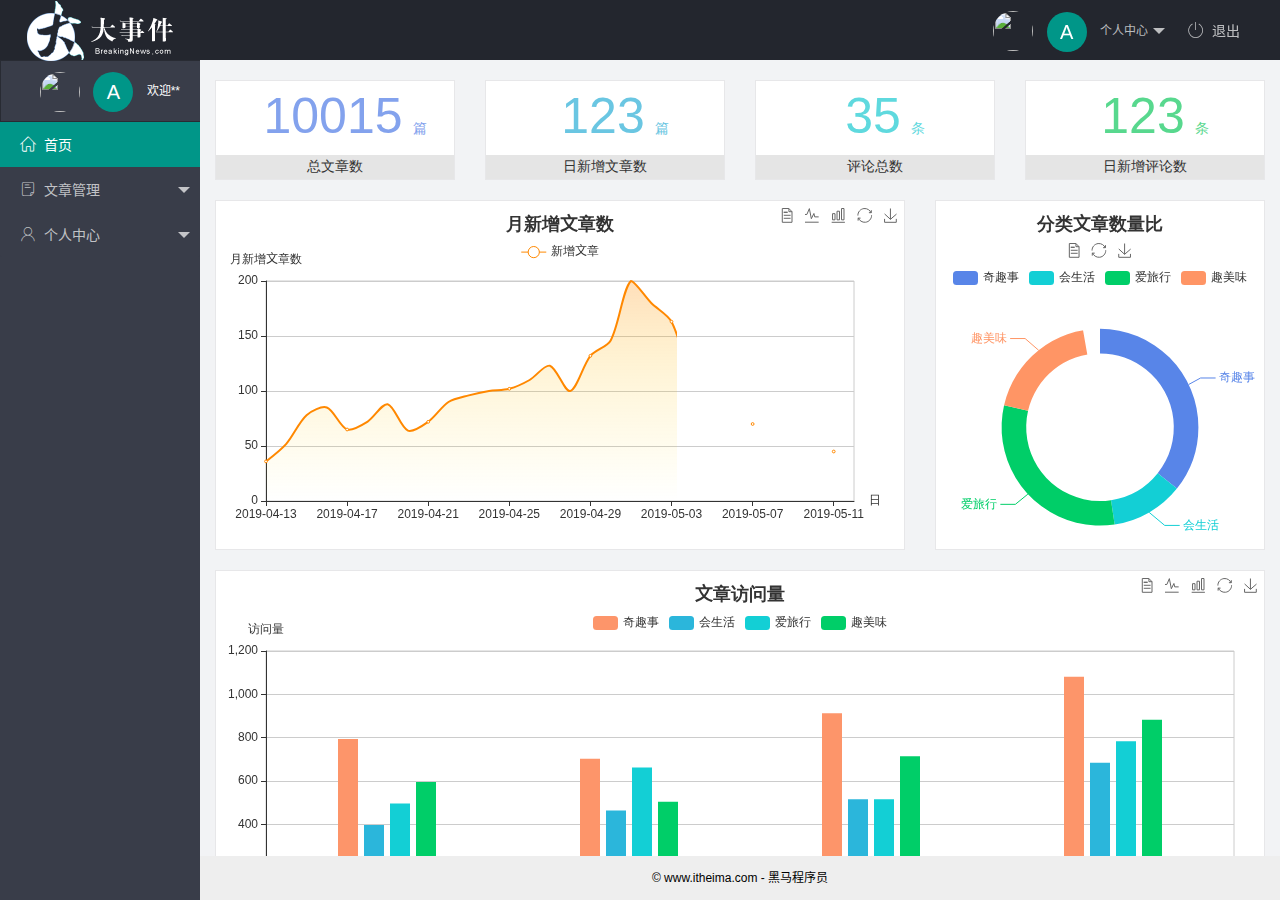
==== commit 9a08bf0d: "完成个人中心功能的开发" ====
--- a/index.html
+++ b/index.html
@@ -28,12 +28,13 @@
                         个人中心
                     </a>
                     <dl class="layui-nav-child">
-                        <dd><a href="">基本资料</a></dd>
-                        <dd><a href="">更换头像</a></dd>
-                        <dd><a href="">重置密码</a></dd>
+                        <dd><a href="/user/user_info.html" target="fm">基本资料</a></dd>
+                        <dd><a href="/user/user_avatar.html" target="fm">更换头像</a></dd>
+                        <dd><a href="/user/user_pwd.html" target="fm">重置密码</a></dd>
                     </dl>
                 </li>
-                <li class="layui-nav-item"><a href="javascript:;" id="btnLogout"><span class="iconfont icon-tuichu"></span>退出</a></li>
+                <li class="layui-nav-item"><a href="javascript:;" id="btnLogout"><span
+                            class="iconfont icon-tuichu"></span>退出</a></li>
             </ul>
         </div>
 
@@ -51,7 +52,7 @@
                     <li class="layui-nav-item">
                         <a class="" href="javascript:;"><span class="iconfont icon-16"></span>文章管理</a>
                         <dl class="layui-nav-child">
-                            <dd><a href="javascript:;"><i class="layui-icon layui-icon-app"></i>文章类别</a></dd>
+                            <dd><a href="/article/art_cate.html" target="fm"><i class="layui-icon layui-icon-app"></i>文章类别</a></dd>
                             <dd><a href="javascript:;"><i class="layui-icon layui-icon-app"></i>文章列表</a></dd>
                             <dd><a href="javascript:;"><i class="layui-icon layui-icon-app"></i>发布文章 </a></dd>
                         </dl>
@@ -59,9 +60,10 @@
                     <li class="layui-nav-item">
                         <a href="javascript:;"><span class="iconfont icon-user"></span>个人中心</a>
                         <dl class="layui-nav-child">
-                            <dd><a href="javascript:;"><i class="layui-icon layui-icon-app"></i>基本资料</a></dd>
-                            <dd><a href="javascript:;"><i class="layui-icon layui-icon-app"></i>更换头像</a></dd>
-                            <dd><a href="javascript:;"><i class="layui-icon layui-icon-app"></i>重置密码</a></dd>
+                            <dd><a href="/user/user_info.html" target="fm"><i
+                                        class="layui-icon layui-icon-app"></i>基本资料</a></dd>
+                            <dd><a href="/user/user_avatar.html" target="fm"><i class="layui-icon layui-icon-app"></i>更换头像</a></dd>
+                            <dd><a href="/user/user_pwd.html" target="fm"><i class="layui-icon layui-icon-app"></i>重置密码</a></dd>
                         </dl>
                     </li>
 
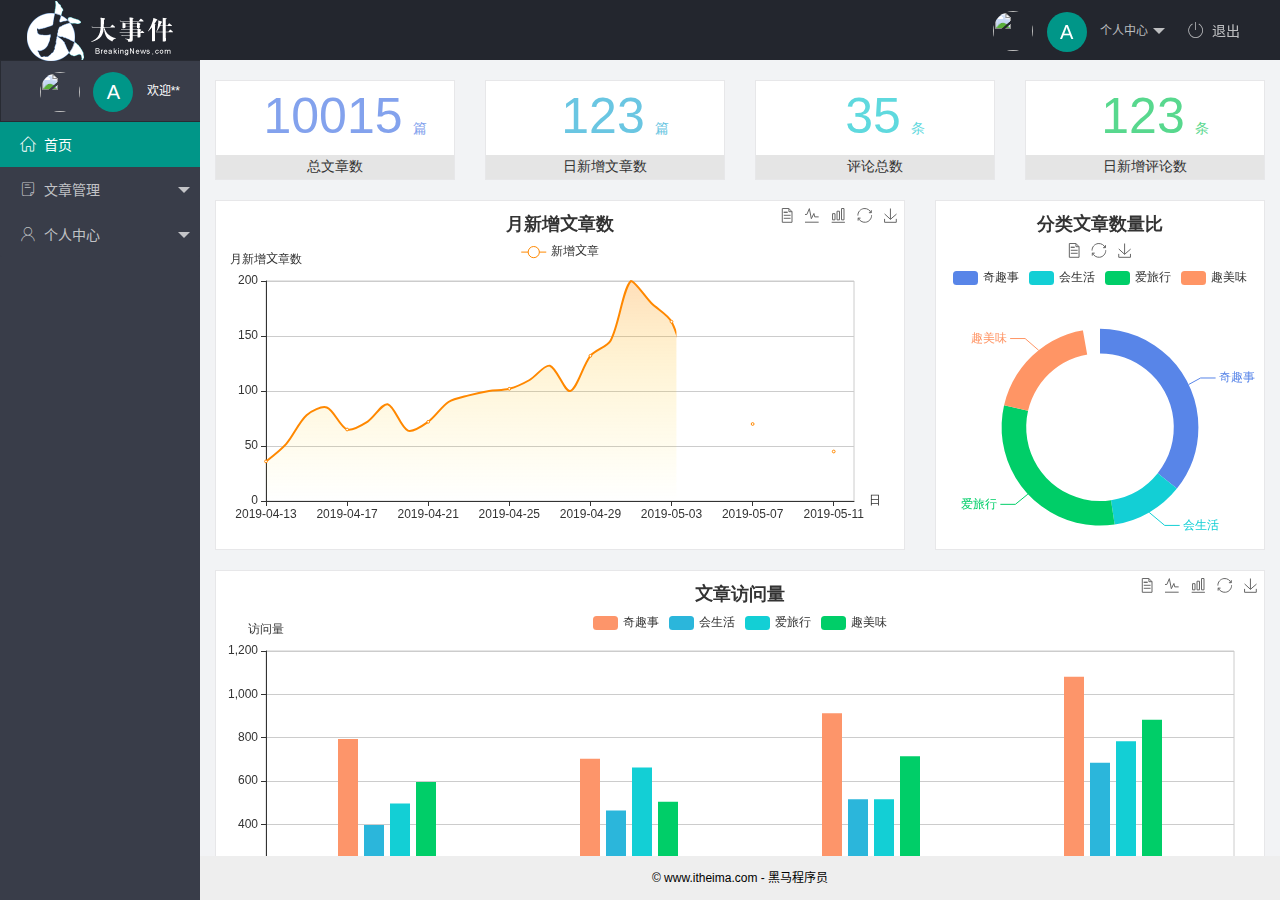
==== commit 39f75b10: "完成文章管理相关功能的开发" ====
--- a/index.html
+++ b/index.html
@@ -53,8 +53,8 @@
                         <a class="" href="javascript:;"><span class="iconfont icon-16"></span>文章管理</a>
                         <dl class="layui-nav-child">
                             <dd><a href="/article/art_cate.html" target="fm"><i class="layui-icon layui-icon-app"></i>文章类别</a></dd>
-                            <dd><a href="javascript:;"><i class="layui-icon layui-icon-app"></i>文章列表</a></dd>
-                            <dd><a href="javascript:;"><i class="layui-icon layui-icon-app"></i>发布文章 </a></dd>
+                            <dd><a href="/article/art_list.html" target="fm"><i class="layui-icon layui-icon-app"></i>文章列表</a></dd>
+                            <dd><a href="/article/art_pub.html" target="fm"><i class="layui-icon layui-icon-app"></i>发布文章 </a></dd>
                         </dl>
                     </li>
                     <li class="layui-nav-item">
